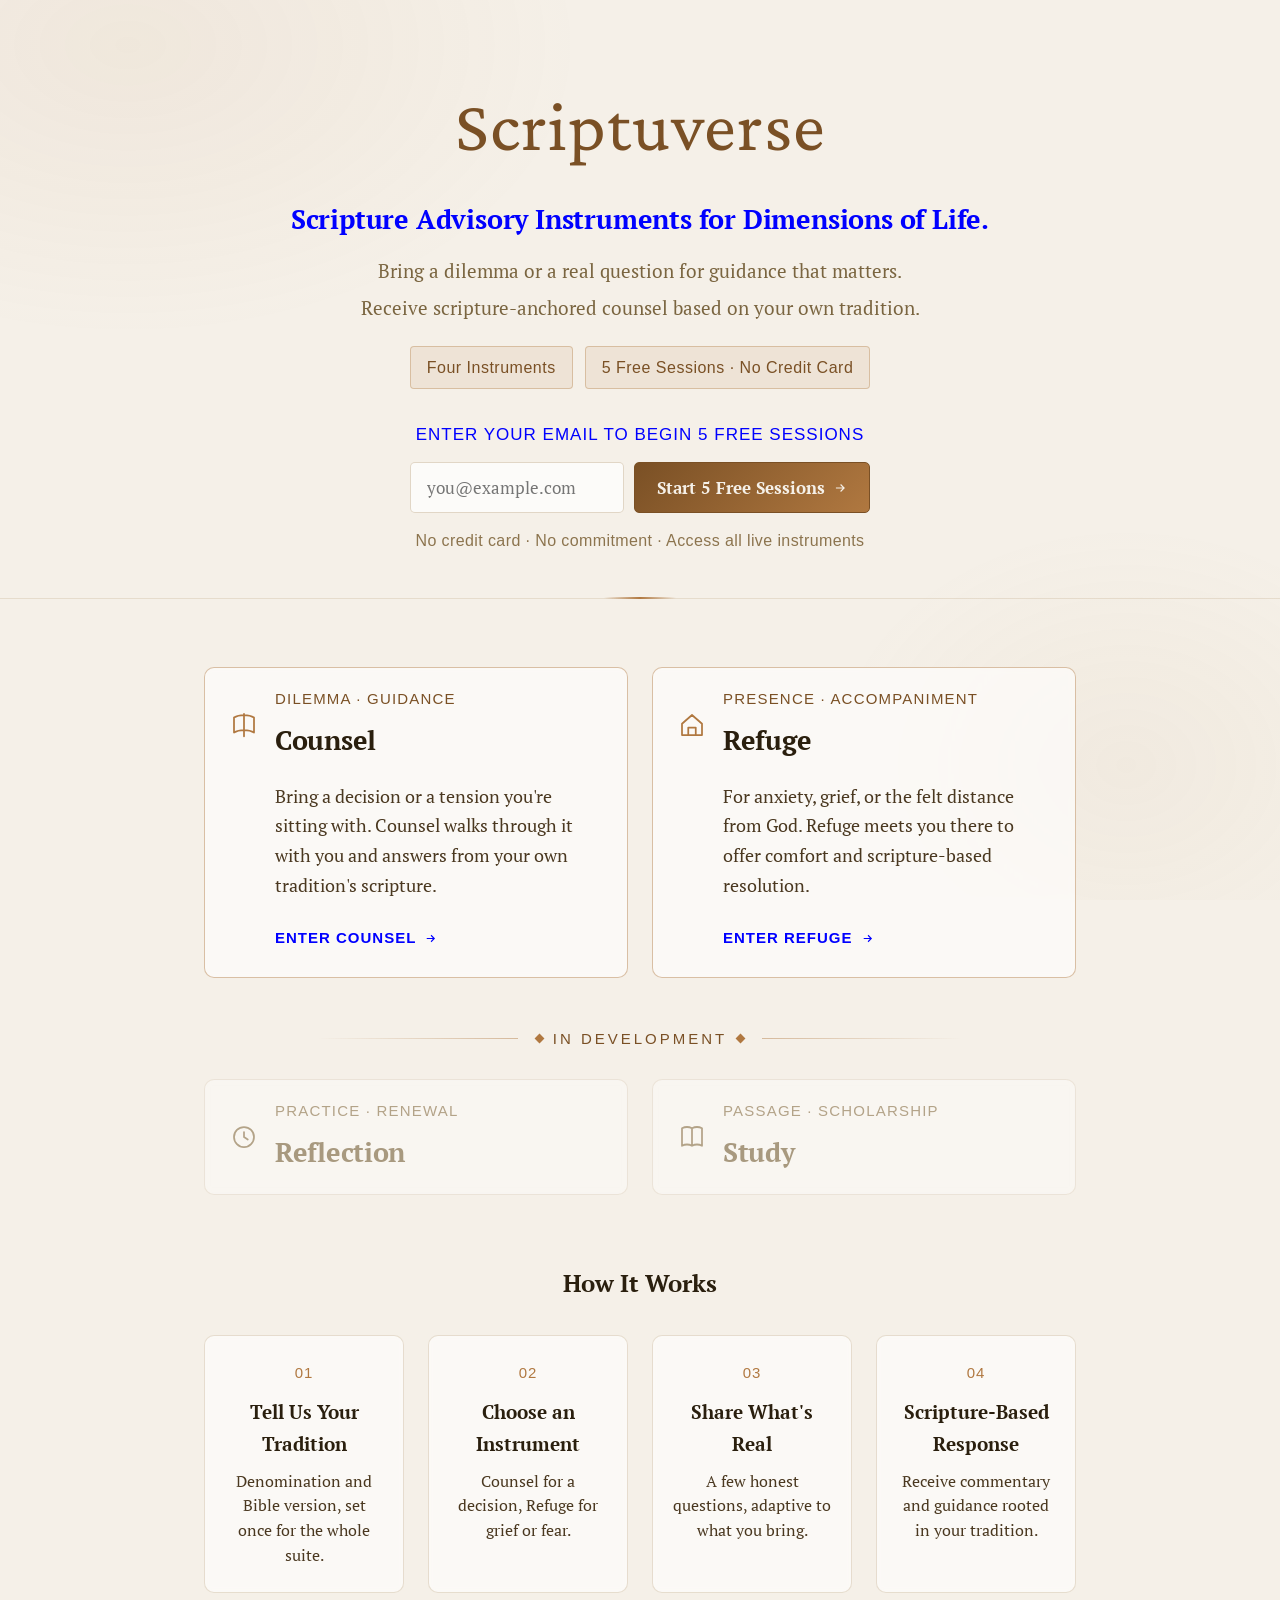
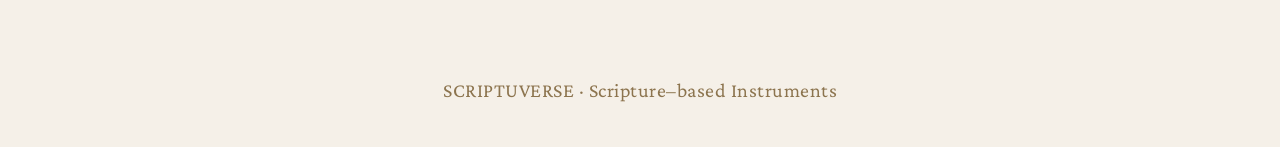
==== index.html @ 89fbe51b "Add files via upload" ====
<!DOCTYPE html>
<html lang="en">
<head>
<meta charset="UTF-8">
<meta name="viewport" content="width=device-width, initial-scale=1.0">
<title>Scriptuverse &ndash; Scripture&ndash;based Instruments</title>
<link href="https://fonts.googleapis.com/css2?family=Crimson+Pro:ital,wght@0,300;0,400;0,600;0,700;1,300;1,400&family=PT+Serif:ital,wght@0,400;0,700;1,400&family=Google+Sans:wght@400;500;700&display=swap" rel="stylesheet">
<link rel="stylesheet" href="scriptuverse-shared.css">
<style>
  /* ── Visual identity inherited from Human Mastery per ScriptBDL Decision 11,
     with sizing corrected against the BIS's own explicit rules (Section 2.3):
     wordmark is 36px per rule, not the 15px used in the first pass -- that
     was a real error, not a style choice. HM's action colour (#0000FF, pure
     blue) is also a BIS rule, not something this first pass applied at all --
     used here sparingly, on CTAs and row labels, per that rule's own scope.

     Revision notes (this pass, per Jamie's review):
       - Wordmark spelling bug fixed. The rv-merge idea only ever meant tight
         kerning on the existing u/v letters, not inserting extra letters --
         the first pass literally corrupted the word. Fixed structurally.
       - Type scale raised throughout. This audience skews 30s/40s/elderly,
         not the tight mono-label sizes that read fine to a 20-something.
       - Font-family count reduced before the italic tagline: header logo is
         now the only sans element up top: wordmark and tagline are both
         serif, so there are two families, not three-plus-mono, before the
         eye reaches the italics.

     FONT SYSTEM (ScriptBDL Decision 105): Crimson Pro for the wordmark,
     PT Serif for all other serif use, Google Sans for all sans/mono use.
     Playfair Display and Share Tech Mono are retired platform-wide.
       - "Live at Launch" label removed -- it ages out fast, per Jamie's note.
       - Each tile is now a native <details>/<summary> disclosure -- closer
         to the BM/HM dropdown pattern Jamie referenced. No JavaScript; this
         is browser-native HTML, consistent with "shell only, no engine yet."
       - In-development divider redesigned with an ornamental centre mark,
         since the original was a plain label-plus-line.

     STATUS: still a visual shell. No auth, no persistence, no Edge Function
     calls, no working instrument links.

     Root tokens, box-sizing reset, and base html/body rules now live in
     scriptuverse-shared.css -- removed from here to avoid a second,
     divergence-prone copy. This page's own <style> block below contains
     only what's genuinely specific to the front door. ── */

  body::before {
    content: '';
    position: fixed; inset: 0; z-index: 0; pointer-events: none;
    background:
      radial-gradient(ellipse 700px 450px at 10% 5%,  rgba(176,120,64,0.07) 0%, transparent 65%),
      radial-gradient(ellipse 500px 400px at 88% 85%, rgba(184,150,90,0.06) 0%, transparent 60%);
  }

  /* ── HERO -- this page has no site-header (front door doesn't need one;
     interior instrument pages will carry their own, per Jamie's note).
     Top padding restored here since the header isn't there to carry any
     of that opening visual weight anymore. ── */
  .hero {
    position: relative; z-index: 1;
    text-align: center;
    padding: 64px 24px 44px;
    border-bottom: 1px solid rgba(155,120,65,0.16);
  }
  .hero::after {
    content: '';
    position: absolute; bottom: -1px; left: 50%; transform: translateX(-50%);
    width: 72px; height: 2px;
    background: linear-gradient(90deg, transparent, var(--accent), transparent);
  }

  /* Wordmark: correctly spelled "Scriptuverse" throughout -- the only
     flourish is tight kerning on the existing u/v pair, not new letters. */
  .wordmark {
    font-family: 'Crimson Pro', serif;
    font-size: 72px; font-weight: 400;
    color: var(--accent-deep);
    letter-spacing: 1px;
    margin-bottom: 16px;
  }
  .wordmark .uv { letter-spacing: 1px; }
  @media (max-width: 560px) {
    .wordmark { font-size: 40px; }
  }

  /* Value-proposition headline -- the "eye goes here first" line, per
     Jamie's note, styled after HM's own blue headline convention
     (BIS 2.3: HM action colour is pure blue, used on headlines). */
  .value-prop {
    font-family: 'PT Serif', serif;
    font-size: 27px; font-weight: 700;
    color: var(--blue);
    letter-spacing: -0.2px;
    line-height: 1.3;
    max-width: 780px; margin: 0 auto 18px;
    white-space: nowrap;
  }
  .value-prop.resolved {
    color: var(--accent-deep);
  }
  @media (max-width: 780px) {
    .value-prop { font-size: 22px; white-space: normal; }
  }
  @media (max-width: 560px) {
    .value-prop { font-size: 19px; }
  }

  .hero-line {
    font-family: 'PT Serif', serif;
    font-size: 19px; font-weight: 400;
    color: var(--text-dim);
    max-width: 560px; margin: 0 auto 4px;
  }
  .hero-line:last-of-type { margin-bottom: 22px; }

  .badge-row { display: flex; justify-content: center; gap: 12px; flex-wrap: wrap; margin-bottom: 32px; }
  .badge {
    font-family: 'Google Sans', Arial, sans-serif;
    font-size: 15px; padding: 7px 16px; border-radius: 4px;
    letter-spacing: 0.5px;
  }
  .badge-tier {
    background: rgba(176,120,64,0.10);
    font-size: 16px; color: var(--accent-deep);
    border: 0.5px solid rgba(176,120,64,0.35);
  }

  /* ── EMAIL CTA -- disabled inputs/buttons deliberately: this is still
     the visual shell, no signup logic wired in yet. ── */
  .email-cta {
    max-width: 460px; margin: 0 auto;
  }
  .email-cta-label {
    font-family: 'Google Sans', Arial, sans-serif;
    font-size: 17px; color: var(--blue);
    letter-spacing: 1px; text-transform: uppercase;
    margin-bottom: 12px;
  }
  .email-cta-label.label-error, .email-cta-label.label-attention {
    color: var(--blue);
    font-weight: 700;
    font-size: 17px;
  }
  .email-cta-label.label-confirmed {
    color: var(--text-dim);
    font-weight: 700;
    font-size: 17px;
  }
  .email-cta-label.label-confirmed.veteran {
    font-weight: 400;
  }
  .email-cta-input-row {
    display: flex; gap: 10px; flex-wrap: wrap;
    margin-bottom: 14px;
  }
  .email-input {
    flex: 1; min-width: 200px;
    font-family: 'PT Serif', serif; font-size: 17px;
    padding: 13px 16px;
    background: rgba(255,255,255,0.72);
    border: 1px solid rgba(155,120,65,0.28);
    border-radius: 5px;
    color: var(--ink);
  }
  .email-cta-button {
    font-family: 'PT Serif', serif;
    font-size: 17px; font-weight: 700;
    color: var(--parchment);
    background: linear-gradient(135deg, var(--accent-deep), var(--accent));
    border: 1px solid var(--accent-deep);
    border-radius: 5px;
    padding: 13px 22px;
    display: inline-flex; align-items: center; gap: 8px;
    white-space: nowrap;
  }
  .email-cta-button svg { width: 14px; height: 14px; }
  .email-input:disabled, .email-cta-button:disabled {
    cursor: not-allowed;
  }
  .email-cta-fine-print {
    font-family: 'Google Sans', Arial, sans-serif;
    font-size: 16px; color: var(--text-faint);
    letter-spacing: 0.4px;
  }
  .email-cta-fine-print.fine-print-attention {
    color: var(--blue);
    font-weight: 700;
    font-size: 15px;
  }
  .email-cta-fine-print.fine-print-confirmed {
    color: var(--text-faint);
    font-weight: 700;
  }
  .email-cta-fine-print.fine-print-confirmed.veteran {
    font-weight: 400;
  }

  /* ── MAIN ── */
  .main {
    position: relative; z-index: 1;
    max-width: 920px; margin: 0 auto; padding: 48px 24px 40px;
  }

  /* ── Ornamental divider for the In Development row -- a centred mark
     rather than a plain label-and-line. ── */
  .ornamental-divider {
    display: flex; align-items: center; justify-content: center;
    gap: 18px;
    margin: 8px 0 28px;
  }
  .ornamental-divider .line {
    flex: 1; height: 1px; max-width: 200px;
    background: linear-gradient(90deg, transparent, rgba(176,120,64,0.45));
  }
  .ornamental-divider .line.right {
    background: linear-gradient(90deg, rgba(176,120,64,0.45), transparent);
  }
  .ornamental-divider .mark {
    font-family: 'Google Sans', Arial, sans-serif;
    font-size: 15px; letter-spacing: 3px; text-transform: uppercase;
    color: var(--accent-deep);
    display: flex; align-items: center; gap: 10px;
    white-space: nowrap;
  }
  .ornamental-divider .diamond {
    width: 7px; height: 7px; background: var(--accent);
    transform: rotate(45deg);
  }

  /* ── INSTRUMENT GRID ── */
  .grid {
    display: grid;
    grid-template-columns: 1fr 1fr;
    gap: 24px;
    margin-bottom: 20px;
  }
  .grid.top { margin-bottom: 48px; }
  @media (max-width: 640px) {
    .grid { grid-template-columns: 1fr; }
  }

  /* Tiles are native <details> disclosures -- click the header row to
     expand, per the BM/HM dropdown pattern. */
  .tile {
    position: relative;
    background: var(--card-bg);
    border: 1px solid var(--card-border);
    border-radius: 10px;
    backdrop-filter: blur(3px);
    transition: border-color 0.2s;
  }
  .tile[open], .tile:hover { border-color: var(--card-focus); }
  .tile.is-pending { opacity: 0.62; }

  .tile summary {
    list-style: none;
    cursor: pointer;
    padding: 18px 24px;
    display: flex; align-items: center; gap: 16px;
  }
  .tile summary::-webkit-details-marker { display: none; }
  .tile.tile-static summary { cursor: default; }

  .tile-icon {
    width: 30px; height: 30px; flex-shrink: 0;
    color: var(--accent);
  }
  .tile.is-pending .tile-icon { color: var(--text-faint); }

  .tile-headline { flex: 1; min-width: 0; }

  .tile-eyebrow {
    font-family: 'Google Sans', Arial, sans-serif;
    font-size: 15px; color: var(--accent-deep);
    letter-spacing: 1.2px; margin-bottom: 6px;
    text-transform: uppercase;
  }
  .tile.is-pending .tile-eyebrow { color: var(--text-faint); }

  .tile-name {
    font-family: 'PT Serif', serif;
    font-size: 27px; font-weight: 700;
    color: var(--ink);
    letter-spacing: -0.3px;
  }
  .tile.is-pending .tile-name { color: var(--text-dim); }

  .tile-body {
    padding: 0 24px 24px 70px;
  }
  .tile-desc {
    font-family: 'PT Serif', serif;
    font-size: 18px; font-weight: 400;
    color: var(--text-mid); line-height: 1.65;
    margin-bottom: 20px;
  }
  .tile-cta {
    font-family: 'Google Sans', Arial, sans-serif;
    font-size: 15px; letter-spacing: 1px; text-transform: uppercase;
    color: var(--blue);
    display: inline-flex; align-items: center; gap: 8px;
    font-weight: 700;
  }
  .tile-cta svg { width: 13px; height: 13px; }
  .tile.is-pending .tile-cta { color: var(--text-faint); }

  .status-corner {
    font-family: 'Google Sans', Arial, sans-serif;
    font-size: 15px; letter-spacing: 0.8px; text-transform: uppercase;
    padding: 5px 12px; border-radius: 4px;
    display: inline-block;
    margin-bottom: 14px;
  }
  .status-corner.pending {
    background: rgba(122,101,64,0.09);
    color: var(--text-faint);
    border: 0.5px solid rgba(122,101,64,0.22);
  }

  @media (max-width: 640px) {
    .tile-body { padding-left: 28px; }
  }

  /* ── HOW IT WORKS -- matching the row Jamie liked on Human Mastery.
     Placeholder copy: I don't have HM's actual "How It Works" content to
     clone verbatim, so this is a reasonable first pass in the same visual
     language, not a copy of real, confirmed source text. Flag and revise
     once you've seen it against HM's real wording. ── */
  .how-it-works {
    position: relative; z-index: 1;
    max-width: 920px; margin: 0 auto;
    padding: 8px 24px 56px;
  }
  .how-heading {
    font-family: 'PT Serif', serif;
    font-size: 24px; font-weight: 700;
    color: var(--ink);
    text-align: center;
    margin-bottom: 32px;
  }
  .how-steps {
    display: grid;
    grid-template-columns: repeat(4, 1fr);
    gap: 24px;
  }
  @media (max-width: 780px) {
    .how-steps { grid-template-columns: 1fr 1fr; }
  }
  @media (max-width: 480px) {
    .how-steps { grid-template-columns: 1fr; }
  }
  .how-step {
    text-align: center;
    background: var(--card-bg);
    border: 1px solid var(--card-border);
    border-radius: 10px;
    padding: 24px 20px;
    backdrop-filter: blur(3px);
  }
  .how-step-number {
    font-family: 'Google Sans', Arial, sans-serif;
    font-size: 15px; color: var(--accent);
    letter-spacing: 1px; margin-bottom: 10px;
  }
  .how-step-title {
    font-family: 'PT Serif', serif;
    font-size: 19px; font-weight: 700;
    color: var(--ink); margin-bottom: 8px;
  }
  .how-step-desc {
    font-family: 'PT Serif', serif;
    font-size: 16px; color: var(--text-mid);
    line-height: 1.55;
  }

  /* ── PROFILE INTAKE (Layer 1, Q4/Q5) -- Spec Section 5 ── */
  .profile-intake {
    max-width: 620px; margin: 28px auto 0;
    text-align: center;
  }
  .intake-label {
    font-family: 'PT Serif', serif;
    font-size: 22px; font-weight: 700;
    color: var(--blue);
    line-height: 1.4; margin-bottom: 14px;
  }
  .intake-section-label {
    font-family: 'PT Serif', serif;
    font-size: 22px; font-weight: 700;
    color: var(--blue);
    line-height: 1.4;
    margin: 28px 0 14px;
    padding-top: 22px;
    border-top: 1px solid rgba(155,120,65,0.16);
  }
  .intake-text-input {
    width: 100%;
    font-family: 'PT Serif', serif; font-size: 17px;
    padding: 13px 16px;
    background: rgba(255,255,255,0.72);
    border: 1px solid rgba(155,120,65,0.28);
    border-radius: 5px;
    color: var(--ink);
    margin-bottom: 10px;
  }
  .intake-matrix {
    display: flex; flex-wrap: wrap; gap: 9px;
    justify-content: center;
    margin-bottom: 18px;
  }
  .denom-btn {
    font-family: 'PT Serif', serif;
    font-size: 15px;
    color: var(--ink);
    background: rgba(255,255,255,0.62);
    border: 1px solid rgba(155,120,65,0.24);
    border-radius: 8px;
    padding: 10px 15px;
    cursor: pointer;
    transition: border-color 0.15s;
  }
  .denom-btn:hover { border-color: rgba(176,120,64,0.5); }
  .denom-btn.selected {
    background: linear-gradient(135deg, var(--accent-deep), var(--accent));
    color: var(--parchment);
    border-color: var(--accent-deep);
    font-weight: 600;
  }
  .intake-unlisted {
    margin-bottom: 18px;
  }
  .intake-unlisted-label {
    font-family: 'PT Serif', serif;
    font-size: 20px; font-weight: 600; color: var(--text-mid);
    margin-bottom: 10px;
  }
  .intake-select {
    width: 100%;
    font-family: 'PT Serif', serif; font-size: 17px;
    padding: 13px 16px;
    background: rgba(255,255,255,0.72);
    border: 1px solid rgba(155,120,65,0.28);
    border-radius: 5px;
    color: var(--ink);
    margin-bottom: 14px;
  }
  .intake-followup {
    margin: 12px 0 14px;
    padding: 14px 16px;
    background: rgba(176,120,64,0.06);
    border: 1px solid rgba(176,120,64,0.20);
    border-radius: 6px;
  }
  .intake-followup-label {
    display: block;
    font-family: 'Google Sans', Arial, sans-serif;
    font-size: 15px; color: var(--accent-deep);
    letter-spacing: 0.6px; text-transform: uppercase;
    margin-bottom: 8px;
  }
  .intake-followup .intake-select { margin-bottom: 0; }
  .intake-version-note {
    font-family: 'PT Serif', serif;
    font-size: 15px; font-style: italic;
    color: var(--text-dim);
    margin-top: 8px; line-height: 1.5;
  }
  .intake-submit-button {
    width: 100%;
    font-family: 'PT Serif', serif;
    font-size: 16px; font-weight: 700;
    color: var(--parchment);
    background: linear-gradient(135deg, var(--accent-deep), var(--accent));
    border: 1px solid var(--accent-deep);
    border-radius: 5px;
    padding: 14px 22px;
  }
  .intake-submit-button:disabled { opacity: 0.6; }
  .intake-error {
    font-family: 'PT Serif', serif;
    font-size: 15px; font-weight: 700;
    color: var(--blue);
    background: rgba(0,0,255,0.06);
    border: 1px solid rgba(0,0,255,0.30);
    border-radius: 5px;
    padding: 11px 14px;
    margin-bottom: 14px;
  }

  /* Front-door-specific footer spacing. .footer-identifier's shared
     default (56px top margin, 0 bottom) is tuned for the instrument
     pages, where it sits inside .main and .main's own 64px bottom
     padding already supplies trailing space. The front door has no such
     wrapper below it -- this is the last element before </body> -- so
     the shared default reads as too much space above (56px here, plus
     .how-it-works' own 56px bottom padding -- 112px combined) and none
     below. Overridden here rather than in the shared file so Counsel
     and Refuge are unaffected. */
  .footer-identifier {
    margin-top: 24px;
    margin-bottom: 40px;
  }


</style>
</head>
<body>

<section class="hero">
  <div class="wordmark">Script<span class="uv">uv</span>erse</div>
  <p class="value-prop" id="valueProp">Scripture Advisory Instruments for Dimensions of Life.</p>
  <p class="hero-line">Bring a dilemma or a real question for guidance that matters.</p>
  <p class="hero-line">Receive scripture-anchored counsel based on your own tradition.</p>
  <div class="badge-row">
    <span class="badge badge-tier">Four Instruments</span>
    <span class="badge badge-tier">5 Free Sessions &middot; No Credit Card</span>
  </div>

  <div class="email-cta" id="emailCta">
    <div class="email-cta-label" id="ctaLabel">Enter your email to begin 5 free sessions</div>
    <form class="email-cta-input-row" id="signinForm">
      <input type="email" class="email-input" id="emailInput" placeholder="you@example.com" required autocomplete="email">
      <button type="submit" class="email-cta-button" id="ctaButton">Start 5 Free Sessions <svg viewBox="0 0 24 24" fill="none" stroke="currentColor" stroke-width="2"><path d="M5 12h14M13 6l6 6-6 6"/></svg></button>
    </form>
    <div class="email-cta-fine-print" id="ctaFinePrint">No credit card &middot; No commitment &middot; Access all live instruments</div>
  </div>

  <!-- ── Layer 1 fixed-profile intake (Q4/Q5), per Spec Section 5. Hidden
       until a session is confirmed; shown once, then replaced by a summary
       once a profile row exists. ── -->
  <div class="profile-intake" id="profileIntake" style="display:none;">
    <div class="intake-label" id="intakeStatusLabel">Please select your faith or denomination</div>

    <form id="intakeForm">
      <div class="intake-error" id="intakeError" style="display:none;"></div>

      <input type="hidden" id="denomText">

      <div class="intake-matrix" id="denomMatrix"></div>

      <!-- Charismatic modifier follow-up, per Section 5.7 (confirmed,
           Decision 86) -- hidden unless Charismatic is selected. -->
      <div class="intake-followup" id="charismaticFollowup" style="display:none;">
        <label class="intake-followup-label">What's your home tradition?</label>
        <select class="intake-select" id="homeTraditionSelect">
          <option value="" selected disabled>Select your home tradition&hellip;</option>
        </select>
      </div>

      <!-- Unlisted -- a labeled text field, always visible, not a button
           to click, per Jamie's direct instruction. -->
      <div class="intake-unlisted">
        <div class="intake-unlisted-label">My tradition isn't listed here &ndash; I'll describe it:</div>
        <input type="text" class="intake-text-input" id="unlistedInput" placeholder="Type your tradition here" autocomplete="off">
        <div class="intake-followup" id="adaptiveFollowup" style="display:none;">
          <label class="intake-followup-label" id="adaptiveFollowupQuestion"></label>
          <input type="text" class="intake-text-input" id="adaptiveFollowupAnswer" placeholder="Your answer" autocomplete="off">
        </div>
      </div>

      <div class="intake-section-label">Please select your Bible version</div>
      <div class="intake-matrix" id="bibleVersionMatrix"></div>

      <div class="intake-unlisted">
        <div class="intake-unlisted-label">My version isn't listed here &ndash; I'll specify:</div>
        <input type="text" class="intake-text-input" id="unlistedVersionInput" placeholder="Type your Bible version here" autocomplete="off">
      </div>

      <div class="intake-version-note" id="versionNote"></div>

      <button type="submit" class="intake-submit-button">Save and Continue</button>
    </form>
  </div>
</section>

<script type="module">
  // ── Shape B auth: Supabase magic-link sign-in, per Decision 72. ──
  const SUPABASE_URL = 'https://xvlqixdhxvsjcowjmxyl.supabase.co';
  const SUPABASE_ANON_KEY = 'sb_publishable_CyR3UVVvOtrFziL4nI9mtA_3x2g4JgS';

  import { createClient } from 'https://esm.sh/@supabase/supabase-js@2';
  const supabase = createClient(SUPABASE_URL, SUPABASE_ANON_KEY);

  const form = document.getElementById('signinForm');
  const input = document.getElementById('emailInput');
  const button = document.getElementById('ctaButton');
  const label = document.getElementById('ctaLabel');
  const finePrint = document.getElementById('ctaFinePrint');

  // Session check on load -- if a magic-link redirect just landed here,
  // or a prior session is still valid, reflect that immediately rather
  // than showing the sign-in form to someone already signed in.
  supabase.auth.getSession().then(({ data: { session } }) => {
    if (session) showSignedIn(session);
  });

  // Fires on the magic-link redirect landing (SIGNED_IN) and on sign-out.
  // This is the actual session-handling piece crisis-marker-handler.ts
  // flagged as not yet built -- this is that build.
  supabase.auth.onAuthStateChange((event, session) => {
    if (event === 'SIGNED_IN' && session) showSignedIn(session);
    if (event === 'SIGNED_OUT') showSignedOut();
  });

  form.addEventListener('submit', async (e) => {
    e.preventDefault();
    const email = input.value.trim();
    if (!email) return;

    button.disabled = true;
    button.textContent = 'Sending...';

    const { error } = await supabase.auth.signInWithOtp({
      email,
      options: {
        // Where the magic-link email sends the user back to. Must match
        // a URL registered in Supabase's Auth > URL Configuration once
        // the project exists -- see the setup checklist.
        emailRedirectTo: window.location.href,
      },
    });

    if (error) {
      label.textContent = 'Could not send link: ' + (error.message || 'unknown error') + '.';
      label.classList.add('label-error');
      button.disabled = false;
      button.innerHTML = 'Start 5 Free Sessions <svg viewBox="0 0 24 24" fill="none" stroke="currentColor" stroke-width="2"><path d="M5 12h14M13 6l6 6-6 6"/></svg>';
      console.error('[scriptuverse-auth] signInWithOtp error:', error);
      return;
    }

    // Deliberately vague about whether the address is new or returning --
    // avoids leaking account existence to an unauthenticated visitor.
    label.textContent = 'Check your email for a sign-in link.';
    label.classList.remove('label-error', 'label-attention');
    label.classList.add('label-attention');
    form.style.display = 'none';
    finePrint.textContent = "We've sent a link to " + email + ". No password needed.";
  });

  function showSignedIn(session) {
    label.textContent = "You're signed in as " + session.user.email + ".";
    label.classList.remove('label-error', 'label-attention');
    label.classList.add('label-confirmed');
    form.style.display = 'none';
    finePrint.textContent = 'Setting up your profile...';
    loadProfile(session.user);
  }

  function showSignedOut() {
    label.textContent = 'Enter your email to begin 5 free sessions';
    label.classList.remove('label-error', 'label-attention', 'label-confirmed', 'veteran');
    form.style.display = 'flex';
    finePrint.textContent = 'No credit card \u00b7 No commitment \u00b7 Access all live instruments';
    finePrint.classList.remove('fine-print-attention', 'fine-print-confirmed', 'veteran');
    document.getElementById('profileIntake').style.display = 'none';
    document.getElementById('valueProp')?.classList.remove('resolved');
  }

  // ── Layer 1 fixed-profile intake logic (Spec Section 5) ──

  // Denomination-aware Bible version defaults, per Section 5.5. Anything
  // not listed here falls through to the silent KJV default described in
  // the same section -- KJV is already the select's first/default option,
  // so "do nothing" already produces the correct behavior for every
  // tradition not explicitly mapped below.
  const VERSION_DEFAULTS = {
    'Catholic (Roman Catholic)': { version: 'NABRE', note: '' },
    'Eastern Orthodox': { version: 'KJV', note: '' },
    "Jehovah's Witness": {
      version: 'NWT',
      note: 'The New World Translation is the version your tradition holds as scripture.',
    },
    'Latter-day Saint': {
      version: 'KJV',
      note: 'The King James Version is shown here specifically because it is the version your tradition uses. Scriptuverse itself remains scripture-anchored to the Bible; it does not engage the Book of Mormon, Doctrine and Covenants, or Pearl of Great Price directly.',
    },
  };

  // Alphabetical, matching the approved matrix prototype -- no family
  // groupings, since Jamie found the grouped version too vertically long.
  const TRADITIONS = [
    'Anabaptist / Mennonite',
    'Anglican / Episcopal',
    'Baptist',
    'Catholic (Roman Catholic)',
    'Charismatic renewal within another tradition',
    'Congregationalist / United Church of Christ tradition',
    'Cultural Christian / occasional practice',
    'Eastern Orthodox',
    'Exploring Christianity / not yet affiliated',
    'Holiness tradition',
    "Jehovah's Witness",
    'Latter-day Saint',
    'Lutheran',
    'Methodist / Wesleyan',
    'Non-denominational / independent Christian',
    'Oriental Orthodox',
    'Pentecostal',
    'Quaker / Religious Society of Friends',
    'Reformed / Presbyterian',
    'Restorationist movement',
    'Seventh-day Adventist',
  ];

  const DENOM_OPTIONS_FOR_HOME_TRADITION = TRADITIONS.filter(
    name => name !== 'Charismatic renewal within another tradition'
  );

  const homeTraditionSelect = document.getElementById('homeTraditionSelect');
  DENOM_OPTIONS_FOR_HOME_TRADITION.forEach(name => {
    const opt = document.createElement('option');
    opt.value = name;
    opt.textContent = name;
    homeTraditionSelect.appendChild(opt);
  });

  const denomText = document.getElementById('denomText');
  const denomMatrix = document.getElementById('denomMatrix');
  const unlistedInput = document.getElementById('unlistedInput');
  const charismaticFollowup = document.getElementById('charismaticFollowup');
  const bibleVersionMatrix = document.getElementById('bibleVersionMatrix');
  const unlistedVersionInput = document.getElementById('unlistedVersionInput');
  const versionNote = document.getElementById('versionNote');

  const BIBLE_VERSIONS = [
    { code: 'ESV', label: 'English Standard Version (ESV)' },
    { code: 'KJV', label: 'King James Version (KJV)' },
    { code: 'NABRE', label: 'New American Bible, Revised Edition (NABRE)' },
    { code: 'NASB', label: 'New American Standard Bible (NASB)' },
    { code: 'NIV', label: 'New International Version (NIV)' },
    { code: 'NWT', label: 'New World Translation (NWT)' },
    { code: 'RSV-CE', label: 'Revised Standard Version, Catholic Edition (RSV-CE)' },
  ]; // alphabetical by label, same convention as the denomination matrix

  let selectedVersionBtn = null;
  let selectedVersion = 'KJV'; // silent default per Section 5.5

  BIBLE_VERSIONS.forEach(v => {
    const btn = document.createElement('button');
    btn.type = 'button';
    btn.className = 'denom-btn';
    btn.textContent = v.label;
    btn.addEventListener('click', () => selectVersion(btn, v.code));
    bibleVersionMatrix.appendChild(btn);
    if (v.code === 'KJV') selectVersion(btn, 'KJV'); // default selection on load
  });

  function selectVersion(btn, code) {
    if (selectedVersionBtn) selectedVersionBtn.classList.remove('selected');
    btn.classList.add('selected');
    selectedVersionBtn = btn;
    selectedVersion = code;
    unlistedVersionInput.value = '';
  }

  // Same convergence principle as the denomination unlisted field -- typing
  // a version not on the list clears the matrix selection and becomes the
  // value of record.
  unlistedVersionInput.addEventListener('input', () => {
    if (unlistedVersionInput.value.trim()) {
      if (selectedVersionBtn) { selectedVersionBtn.classList.remove('selected'); selectedVersionBtn = null; }
      selectedVersion = unlistedVersionInput.value.trim();
    }
  });

  let selectedBtn = null;

  // Clicking a button fills the same hidden field the unlisted text input
  // uses, per Section 5.3's convergence principle -- both paths produce the
  // same underlying denomination value regardless of how it was entered.
  TRADITIONS.forEach(name => {
    const btn = document.createElement('button');
    btn.type = 'button';
    btn.className = 'denom-btn';
    btn.textContent = name;
    btn.addEventListener('click', () => selectDenomination(btn, name));
    denomMatrix.appendChild(btn);
  });

  function selectDenomination(btn, name) {
    if (selectedBtn) selectedBtn.classList.remove('selected');
    btn.classList.add('selected');
    selectedBtn = btn;
    denomText.value = name;
    unlistedInput.value = '';

    if (name === 'Charismatic renewal within another tradition') {
      charismaticFollowup.style.display = 'block';
      applyVersionDefault('');
    } else {
      charismaticFollowup.style.display = 'none';
      applyVersionDefault(name);
    }
  }

  // Typing in the unlisted field clears any button selection, per Jamie's
  // instruction that this is a plain labeled text field, not a button to
  // click first -- typing here is itself the selection action.
  unlistedInput.addEventListener('input', () => {
    if (selectedBtn) { selectedBtn.classList.remove('selected'); selectedBtn = null; }
    charismaticFollowup.style.display = 'none';
    denomText.value = unlistedInput.value.trim();
    applyVersionDefault('');
    // A fresh edit invalidates any previously-fetched follow-up question --
    // don't leave a stale question/answer pair attached to new text.
    adaptiveFollowup.style.display = 'none';
    adaptiveFollowupAnswer.value = '';
    lastFollowupQuestion = null;
  });

  // The actual adaptive-follow-up call (Section 5.4, Decision 87's flagged
  // gap) fires on blur, not on every keystroke -- asking mid-typing would
  // both waste calls and interrupt someone still composing their answer.
  const DENOM_FOLLOWUP_URL = 'https://xvlqixdhxvsjcowjmxyl.supabase.co/functions/v1/denomination-followup';
  const adaptiveFollowup = document.getElementById('adaptiveFollowup');
  const adaptiveFollowupQuestion = document.getElementById('adaptiveFollowupQuestion');
  const adaptiveFollowupAnswer = document.getElementById('adaptiveFollowupAnswer');
  let lastFollowupQuestion = null;

  unlistedInput.addEventListener('blur', async () => {
    const text = unlistedInput.value.trim();
    if (!text || lastFollowupQuestion) return; // nothing typed, or already asked for this text

    try {
      const res = await fetch(DENOM_FOLLOWUP_URL, {
        method: 'POST',
        headers: { 'Content-Type': 'application/json' },
        body: JSON.stringify({ tradition: text }),
      });
      const data = await res.json();
      if (data.question) {
        lastFollowupQuestion = data.question;
        adaptiveFollowupQuestion.textContent = data.question;
        adaptiveFollowup.style.display = 'block';
      }
    } catch (err) {
      // Fails open -- the free-text description alone is still saved even
      // if the follow-up call fails, per Decision 87's original fallback
      // behavior. This is a nice-to-have enrichment, not a save-blocker.
      console.error('[denomination-followup] call failed:', err);
    }
  });

  homeTraditionSelect.addEventListener('change', () => {
    applyVersionDefault(homeTraditionSelect.value);
  });

  function applyVersionDefault(denomination) {
    const mapped = VERSION_DEFAULTS[denomination];
    const targetCode = mapped ? mapped.version : 'KJV';
    const targetBtn = Array.from(bibleVersionMatrix.children).find(
      btn => BIBLE_VERSIONS.find(v => v.code === targetCode)?.label === btn.textContent
    );
    if (targetBtn) selectVersion(targetBtn, targetCode);
    unlistedVersionInput.value = '';
    versionNote.textContent = mapped ? mapped.note : '';
  }

  async function loadProfile(user) {
    const { data, error } = await supabase
      .from('scriptuverse_profiles')
      .select('*')
      .eq('id', user.id)
      .maybeSingle();

    if (error) {
      console.error('[scriptuverse-profile] load error:', error);
      // Fail open to the intake form rather than leaving the user stuck --
      // worst case they re-enter something already saved.
      showIntakeForm();
      finePrint.textContent = 'Could not check for an existing profile (' + error.message + '). Showing the intake form as a fallback.';
      return;
    }

    if (data) {
      showProfileSummary(data);
    } else {
      showIntakeForm();
    }
  }

  function showIntakeForm() {
    document.getElementById('profileIntake').style.display = 'block';
    finePrint.textContent = 'One more step before instruments unlock.';
    finePrint.classList.add('fine-print-attention');
  }

  function showProfileSummary(profile) {
    document.getElementById('profileIntake').style.display = 'none';
    finePrint.classList.remove('fine-print-attention');
    finePrint.classList.add('fine-print-confirmed');
    finePrint.textContent = 'Tradition on file: ' + profile.denomination +
      (profile.bible_version ? ' \u00b7 ' + profile.bible_version : '') +
      '.';
    renderInstrumentAccess(profile);
  }

  document.getElementById('intakeForm').addEventListener('submit', async (e) => {
    e.preventDefault();

    const { data: { user } } = await supabase.auth.getUser();
    if (!user) return;

    const denomination = denomText.value.trim();
    if (!denomination) {
      unlistedInput.focus();
      return;
    }

    const isCharismatic = denomination === 'Charismatic renewal within another tradition';
    const isUnlisted = !TRADITIONS.includes(denomination);
    let denomination_note = null;
    if (isCharismatic) {
      denomination_note = 'Home tradition: ' + (homeTraditionSelect.value || '');
    } else if (isUnlisted) {
      denomination_note = lastFollowupQuestion
        ? ('Follow-up: ' + lastFollowupQuestion + ' -- Answer: ' + (adaptiveFollowupAnswer.value.trim() || '(not answered)'))
        : 'Free text, unlisted -- adaptive follow-up question was not asked (call may have failed or field was never blurred)';
    }

    if (isCharismatic && !homeTraditionSelect.value) {
      homeTraditionSelect.focus();
      return;
    }

    const submitBtn = e.target.querySelector('.intake-submit-button');
    const errorBox = document.getElementById('intakeError');
    errorBox.style.display = 'none';
    submitBtn.disabled = true;
    submitBtn.textContent = 'Saving...';

    const { error } = await supabase.from('scriptuverse_profiles').upsert({
      id: user.id,
      denomination,
      denomination_note,
      bible_version: selectedVersion,
    });

    if (error) {
      console.error('[scriptuverse-profile] save error:', error);
      submitBtn.disabled = false;
      submitBtn.textContent = 'Save and Continue';
      errorBox.textContent = 'Could not save: ' + (error.message || 'unknown error') +
        '. If this is the first attempt, the scriptuverse_profiles table may not exist yet -- check that the SQL migration has been run.';
      errorBox.style.display = 'block';
      return;
    }

    // Re-fetch the full row rather than hand-building one from the form
    // fields -- this is the only way the just-applied DB defaults
    // (subscription_status, trial_uses_remaining) are reflected correctly
    // on first save, without duplicating those default values here too.
    const { data: freshProfile } = await supabase
      .from('scriptuverse_profiles').select('*').eq('id', user.id).maybeSingle();
    showProfileSummary(freshProfile || { denomination, bible_version: selectedVersion });
  });

  // ── STRIPE / TRIAL ACCESS GATING ──────────────────────────────────────
  // Per Decision 28: subscription/persistence logic belongs at the suite
  // front door, not inside each instrument -- Counsel and Refuge's own
  // pages carry no paywall screen of their own by design. This is that
  // gate. Scoped to the two live tiles (Counsel, Refuge); Reflection and
  // Study stay "Coming Soon" until they exist.
  //
  // REWRITTEN 2026-07-08 to clone HM's actual validated Stripe pattern
  // (HMBDL Decision 25/26, BIS v1.7) instead of the dynamic-Checkout-
  // Session approach this file originally shipped with today. HM's
  // subscribe button is a static Stripe Payment Link with the trial
  // token appended as ?client_reference_id=... -- no server round-trip
  // to create a session first. Scriptuverse does the same, appending the
  // Supabase user id instead of an anonymous trial token, since Shape B
  // (Decision 69/72) already gives a real, durable identity to attach.
  //
  // REPLACE THIS with the real Payment Link once created in Stripe
  // Dashboard (Product "Scriptuverse", $9.99/month recurring ->
  // "Create payment link") -- see stripe-webhook-edge-function.ts's
  // header for the full Dashboard setup steps, including setting this
  // link's "After payment" redirect to come back here with ?checkout=success.
  const STRIPE_PAYMENT_LINK = 'https://buy.stripe.com/6oUbJ077Za1yarx5aX0oM00';

  const SUBSCRIBE_PRICE_LABEL = '$9.99/month';

  function hasInstrumentAccess(profile) {
    return profile.subscription_status === 'active' || (profile.trial_uses_remaining ?? 0) > 0;
  }

  function renderInstrumentAccess(profile) {
    const accessStatus = document.getElementById('accessStatus');
    if (!accessStatus) return;
    const granted = hasInstrumentAccess(profile);

    accessStatus.classList.remove('attention', 'confirmed');

    // Shared "still pitching a new/early-trial visitor" check, per
    // Jamie's rule: true only when trial_uses_remaining > 1 and not yet
    // subscribed. Drives the value-prop headline's color and, as of this
    // change, whether the sign-in/tradition lines are bold or recede for
    // a veteran (subscribed, or down to the last free use) user.
    const stillPitching = profile.subscription_status !== 'active'
      && (profile.trial_uses_remaining ?? 0) > 1;

    const valueProp = document.getElementById('valueProp');
    if (valueProp) {
      valueProp.classList.toggle('resolved', !stillPitching);
    }

    label.classList.toggle('veteran', !stillPitching);
    finePrint.classList.toggle('veteran', !stillPitching);

    if (profile.subscription_status === 'active') {
      accessStatus.textContent = 'Subscribed \u00b7 Full Access to Counsel and Refuge.';
    } else if (granted) {
      const remaining = profile.trial_uses_remaining ?? 0;
      accessStatus.textContent = remaining + (remaining === 1 ? ' Free Session Remaining.' : ' Free Sessions Remaining.');
      accessStatus.classList.add('confirmed');
    } else {
      // This message is a genuine sentence ("Your free sessions are used
      // up -- subscribe for $X to keep going"), so it stays sentence case
      // per Jamie's rule rather than title case. The subscribe portion is
      // now a real clickable link into checkout, reusing the same
      // redirectToCheckout() the tile CTA buttons already call below --
      // not a second, separate checkout path.
      accessStatus.innerHTML = 'Your free sessions are used up \u2014 <a href="#" id="inlineSubscribeLink">subscribe for ' + SUBSCRIBE_PRICE_LABEL + '</a> to keep going.';
      accessStatus.classList.add('attention');
      const inlineSubscribeLink = document.getElementById('inlineSubscribeLink');
      if (inlineSubscribeLink) {
        inlineSubscribeLink.onclick = (e) => { e.preventDefault(); redirectToCheckout(); };
      }
    }

    wireInstrumentTile('tile-cta-counsel', 'counsel-instrument.html', granted);
    wireInstrumentTile('tile-cta-refuge', 'refuge-instrument.html', granted);
  }

  function wireInstrumentTile(ctaId, targetPage, granted) {
    const cta = document.getElementById(ctaId);
    if (!cta) return;
    cta.style.cursor = 'pointer';

    if (granted) {
      // No client-side decrement here anymore -- per HM's own validated
      // pattern (BIS Section 3.5), a session is only spent at the moment
      // a real Output is generated, not at the moment someone opens the
      // door. That decrement now lives inside counsel-edge-function.ts
      // and refuge-edge-function.ts themselves, on a successful
      // GENERATE_OUTPUT call, using the already-authenticated Shape B
      // user -- see those files' own notes on this.
      cta.onclick = () => { window.location.href = targetPage; };
    } else {
      cta.textContent = 'Subscribe to Continue';
      cta.onclick = async () => {
        await redirectToCheckout();
      };
    }
  }

  // Static Payment Link + client_reference_id, exactly mirroring how HM's
  // Subscribe button appends its trial token to buy.stripe.com/9B66... .
  // No Edge Function call needed to reach this point -- the Payment Link
  // itself is the checkout session.
  async function redirectToCheckout() {
    const { data: { user } } = await supabase.auth.getUser();
    if (!user) return;
    const url = STRIPE_PAYMENT_LINK
      + '?client_reference_id=' + encodeURIComponent(user.id)
      + '&prefilled_email=' + encodeURIComponent(user.email || '');
    window.location.href = url;
  }

  // Handles the return trip from the Stripe Payment Link (once its
  // "After payment" setting is configured to redirect back here with
  // ?checkout=success -- see stripe-webhook-edge-function.ts's setup
  // notes). The webhook that flips subscription_status to 'active' fires
  // asynchronously and is usually near-instant but not guaranteed to have
  // landed before this redirect completes.
  //
  // FIXED (pre-launch pass): this was originally a single recheck after a
  // fixed 2-second delay -- fine for a manual test where the webhook has
  // already landed, but a real risk once real strangers hit checkout under
  // promotion traffic: if the webhook took longer than 2 seconds, the user
  // would see stale "still on trial" state until manually refreshing.
  // Replaced with a genuine polling loop, matching PrecisionSteps'
  // welcome.html pattern: poll every 1.5 seconds, up to 10 attempts (15
  // seconds total), stopping as soon as subscription_status flips to
  // active, with a graceful fallback message if it still hasn't landed
  // after all attempts (rather than leaving the "finalizing" message up
  // forever with no explanation).
  async function pollForActiveSubscription(user, attempt) {
    attempt = attempt || 1;
    const { data, error } = await supabase
      .from('scriptuverse_profiles')
      .select('subscription_status')
      .eq('id', user.id)
      .maybeSingle();

    if (!error && data && data.subscription_status === 'active') {
      loadProfile(user);
      return;
    }

    if (attempt >= 10) {
      const accessStatus = document.getElementById('accessStatus');
      if (accessStatus) {
        accessStatus.textContent = 'Payment received \u2014 still finalizing. This can take a little longer than usual; refresh this page in a moment, or check your email for a receipt confirming the charge went through.';
      }
      return;
    }

    setTimeout(() => pollForActiveSubscription(user, attempt + 1), 1500);
  }

  (function handleCheckoutReturn() {
    const params = new URLSearchParams(window.location.search);
    const checkoutState = params.get('checkout');
    if (!checkoutState) return;
    history.replaceState(null, '', window.location.pathname);
    if (checkoutState === 'success') {
      const accessStatus = document.getElementById('accessStatus');
      if (accessStatus) {
        accessStatus.textContent = 'Payment received \u2014 finalizing your subscription\u2026';
        accessStatus.classList.add('attention');
      }
      (async () => {
        const { data: { user } } = await supabase.auth.getUser();
        if (user) pollForActiveSubscription(user);
      })();
    }
  })();
</script>


<main class="main">

  <div class="status-line" id="accessStatus"></div>

  <div class="grid top">

    <!-- COUNSEL -->
    <details class="tile tile-static" open>
      <summary onclick="event.preventDefault();">
        <svg class="tile-icon" viewBox="0 0 24 24" fill="none" stroke="currentColor" stroke-width="1.4">
          <path d="M12 3 L12 21 M4 6 C4 6 7 4 12 4 C17 4 20 6 20 6 L20 18 C20 18 17 16 12 16 C7 16 4 18 4 18 Z" stroke-linecap="round" stroke-linejoin="round"/>
        </svg>
        <div class="tile-headline">
          <div class="tile-eyebrow">Dilemma &middot; Guidance</div>
          <div class="tile-name">Counsel</div>
        </div>
      </summary>
      <div class="tile-body">
        <div class="tile-desc">Bring a decision or a tension you're sitting with. Counsel walks through it with you and answers from your own tradition's scripture.</div>
        <div class="tile-cta" id="tile-cta-counsel">Enter Counsel <svg viewBox="0 0 24 24" fill="none" stroke="currentColor" stroke-width="2"><path d="M5 12h14M13 6l6 6-6 6"/></svg></div>
      </div>
    </details>

    <!-- REFUGE -->
    <details class="tile tile-static" open>
      <summary onclick="event.preventDefault();">
        <svg class="tile-icon" viewBox="0 0 24 24" fill="none" stroke="currentColor" stroke-width="1.4">
          <path d="M4 20 L4 11 L12 4 L20 11 L20 20 Z M9 20 L9 14 L15 14 L15 20" stroke-linecap="round" stroke-linejoin="round"/>
        </svg>
        <div class="tile-headline">
          <div class="tile-eyebrow">Presence &middot; Accompaniment</div>
          <div class="tile-name">Refuge</div>
        </div>
      </summary>
      <div class="tile-body">
        <div class="tile-desc">For anxiety, grief, or the felt distance from God. Refuge meets you there to offer comfort and scripture-based resolution.</div>
        <div class="tile-cta" id="tile-cta-refuge">Enter Refuge <svg viewBox="0 0 24 24" fill="none" stroke="currentColor" stroke-width="2"><path d="M5 12h14M13 6l6 6-6 6"/></svg></div>
      </div>
    </details>

  </div>

  <div class="ornamental-divider">
    <span class="line"></span>
    <span class="mark"><span class="diamond"></span>In Development<span class="diamond"></span></span>
    <span class="line right"></span>
  </div>

  <div class="grid">

    <!-- REFLECTION -->
    <details class="tile is-pending">
      <summary>
        <svg class="tile-icon" viewBox="0 0 24 24" fill="none" stroke="currentColor" stroke-width="1.4">
          <circle cx="12" cy="12" r="8"/>
          <path d="M12 8 L12 12 L15 14" stroke-linecap="round" stroke-linejoin="round"/>
        </svg>
        <div class="tile-headline">
          <div class="tile-eyebrow">Practice &middot; Renewal</div>
          <div class="tile-name">Reflection</div>
        </div>
      </summary>
      <div class="tile-body">
        <span class="status-corner pending">In Development</span>
        <div class="tile-desc">A recurring rhythm of noticing where you were formed, and where you're still becoming.</div>
        <div class="tile-cta">Coming Soon</div>
      </div>
    </details>

    <!-- STUDY -->
    <details class="tile is-pending">
      <summary>
        <svg class="tile-icon" viewBox="0 0 24 24" fill="none" stroke="currentColor" stroke-width="1.4">
          <path d="M4 5 C4 5 8 3 12 5 C16 3 20 5 20 5 L20 19 C20 19 16 17 12 19 C8 17 4 19 4 19 Z M12 5 L12 19" stroke-linecap="round" stroke-linejoin="round"/>
        </svg>
        <div class="tile-headline">
          <div class="tile-eyebrow">Passage &middot; Scholarship</div>
          <div class="tile-name">Study</div>
        </div>
      </summary>
      <div class="tile-body">
        <span class="status-corner pending">In Development</span>
        <div class="tile-desc">Go deeper on a passage, theme, or doctrine &ndash; for when you're seeking understanding, not resolution.</div>
        <div class="tile-cta">Coming Soon</div>
      </div>
    </details>

  </div>

</main>

<section class="how-it-works">
  <div class="how-heading">How It Works</div>
  <div class="how-steps">
    <div class="how-step">
      <div class="how-step-number">01</div>
      <div class="how-step-title">Tell Us Your Tradition</div>
      <div class="how-step-desc">Denomination and Bible version, set once for the whole suite.</div>
    </div>
    <div class="how-step">
      <div class="how-step-number">02</div>
      <div class="how-step-title">Choose an Instrument</div>
      <div class="how-step-desc">Counsel for a decision, Refuge for grief or fear.</div>
    </div>
    <div class="how-step">
      <div class="how-step-number">03</div>
      <div class="how-step-title">Share What's Real</div>
      <div class="how-step-desc">A few honest questions, adaptive to what you bring.</div>
    </div>
    <div class="how-step">
      <div class="how-step-number">04</div>
      <div class="how-step-title">Scripture-Based Response</div>
      <div class="how-step-desc">Receive commentary and guidance rooted in your tradition.</div>
    </div>
  </div>
</section>

<div class="footer-identifier">SCRIPTUVERSE &middot; Scripture&ndash;based Instruments</div>

</body>
</html>
---- scriptuverse-shared.css ----
/* ═══════════════════════════════════════════════════════════════════════
   SCRIPTUVERSE SHARED STYLESHEET
   ═══════════════════════════════════════════════════════════════════════
   Every Scriptuverse page (front door, Counsel, and Refuge/Reflection/
   Study once built) links to this file rather than embedding its own
   copy of these tokens and components. This exists specifically because
   Counsel's first build re-derived styling from memory instead of pulling
   from the front door's actual current CSS, and none of the front door's
   already-fixed refinements (font sizes, blue action-colour labels,
   italics removed, the 36px header rule) carried over as a result. A fix
   made here applies to every page that links to this file automatically --
   that is the entire point of this file existing.

   FONT SYSTEM (adopted, ScriptBDL Decision 105 -- supersedes the font
   portion of Decision 11): exactly three font families platform-wide.
     - WORDMARK -- Crimson Pro -- the word "Scriptuverse" only, wherever
       it appears as the brand mark (.logo included)
     - SERIF    -- PT Serif    -- every other serif use: body copy,
       headings, instrument names, buttons, disclaimers, output text
     - SANS     -- Google Sans -- every sans/mono use: labels, status
       lines, progress bar, question numbers, suite label
   Playfair Display, Avenir, Arial Black, and Share Tech Mono are retired
   platform-wide as of this version. Color palette and every non-font
   rule are unchanged from the prior version of this file.
   ═══════════════════════════════════════════════════════════════════════ */

:root {
  --parchment:     #f5f0e8;
  --parchment2:    #ede7d9;
  --ink:           #2a1f0e;
  --ink-mid:       #4a3820;
  --ink-faint:     #7a6540;
  --gold:          #b8965a;
  --gold-dark:     #9a7a45;
  --gold-deeper:   #7a6030;
  --accent:        #b07840;
  --accent-deep:   #7a5025;
  --blue:          #0000ff;   /* BIS 2.3: HM action colour -- CTAs, headlines, actionable labels */
  --card-bg:       rgba(255,255,255,0.62);
  --card-border:   rgba(155,120,65,0.22);
  --card-focus:    rgba(176,120,64,0.45);
  --text:          #2a1f0e;
  --text-mid:      #4a3820;
  --text-dim:      #7a6540;
  --text-faint:    #8c744e;
}

* , *::before, *::after { box-sizing: border-box; margin: 0; padding: 0; }

html, body {
  min-height: 100%;
  background: var(--parchment);
  color: var(--ink);
  font-family: 'PT Serif', Georgia, serif;
  font-size: 19px;
  line-height: 1.7;
}

/* ── HEADER -- interior instrument pages carry this; the suite front door
   deliberately does not (per Jamie's explicit instruction on that build).
   Wordmark now Crimson Pro, per the 3-font test -- this is a literal
   instance of "Scriptuverse," not a general sans-serif label. ── */
.site-header {
  display: flex; align-items: center; justify-content: space-between;
  padding: 14px 32px;
  border-bottom: 1px solid rgba(155,120,65,0.20);
}
.logo {
  font-family: 'Crimson Pro', serif;
  font-size: 36px; font-weight: 700;
  color: var(--gold); letter-spacing: 1px;
  line-height: 1;
  text-decoration: none;
}
@media (max-width: 560px) {
  .logo { font-size: 26px; letter-spacing: 1px; }
}
.suite-label {
  font-family: 'Google Sans', Arial, sans-serif;
  font-size: 15px; color: var(--text-faint); letter-spacing: 2px;
  text-transform: uppercase;
}

/* ── HERO ── */
.hero { text-align: center; padding: 40px 24px 28px; }
.instrument-name {
  font-family: 'PT Serif', serif;
  font-size: 44px; font-weight: 700; color: var(--accent-deep);
  margin-bottom: 10px;
}
.instrument-tagline {
  font-family: 'PT Serif', serif; font-size: 19px; color: var(--text-dim);
}

.main { max-width: 720px; margin: 0 auto; padding: 20px 24px 64px; }

/* ── DISCLAIMER BOX -- Section 2.1's locked disclaimer uses this; also a
   general-purpose "important, not urgent" box for similar copy. Not
   italic, not tiny -- both mistakes an earlier pass made. ── */
.disclaimer-box {
  background: rgba(176,120,64,0.07);
  border: 1px solid rgba(176,120,64,0.25);
  border-radius: 8px;
  padding: 18px 20px;
  margin-bottom: 28px;
  font-family: 'PT Serif', serif;
  font-size: 16px; color: var(--text-mid);
  line-height: 1.6;
}

/* ── ACTION-REQUIRED TEXT -- the platform's blue treatment (BIS 2.3),
   for section headings and status messages the user needs to notice and
   act on. Larger and bolder than passive body text by design. ── */
.action-label {
  font-family: 'PT Serif', serif;
  font-size: 22px; font-weight: 700;
  color: var(--blue);
  line-height: 1.4;
  text-align: center;
  margin-bottom: 20px;
}
.status-line {
  font-family: 'Google Sans', Arial, sans-serif;
  font-size: 17px; color: var(--text-dim);
  text-align: center; margin-bottom: 20px;
}
.status-line.attention { color: var(--blue); font-weight: 700; font-size: 17px; }
.status-line.attention a { color: inherit; text-decoration: underline; cursor: pointer; }
.status-line.confirmed { color: var(--text-dim); font-weight: 700; }

/* ── BUTTONS -- one canonical primary-button treatment, used everywhere
   (front-door CTA, instrument-page submit/continue). ── */
.btn-primary {
  font-family: 'PT Serif', serif;
  font-size: 17px; font-weight: 700;
  color: var(--parchment);
  background: linear-gradient(135deg, var(--accent-deep), var(--accent));
  border: 1px solid var(--accent-deep);
  border-radius: 6px;
  padding: 15px 32px;
  cursor: pointer;
  text-decoration: none;
  display: inline-block;
}
.btn-primary:disabled { opacity: 0.45; cursor: not-allowed; }
.btn-row { text-align: center; margin-top: 24px; }

/* ── SCREEN MANAGEMENT -- multi-step instrument flows (Layer 1 -> Layer 2
   -> Output) all share this show/hide pattern. ── */
.screen { display: none; }
.screen.active { display: block; }

/* ── PROGRESS BAR ── */
.progress-wrap { margin-bottom: 22px; }
.progress-label {
  display: flex; justify-content: space-between;
  font-family: 'Google Sans', Arial, sans-serif;
  font-size: 15px; color: var(--text-dim); letter-spacing: 0.5px;
  margin-bottom: 8px;
}
.progress-bar { height: 3px; background: rgba(155,120,65,0.18); border-radius: 2px; overflow: hidden; }
.progress-fill { height: 100%; background: var(--accent); border-radius: 2px; transition: width 0.3s ease; }

/* ── QUESTION CARDS -- Layer 1/Layer 2 intake questions. ── */
.q-card {
  background: var(--card-bg);
  border: 1px solid var(--card-border);
  border-radius: 10px;
  padding: 22px 24px;
  margin-bottom: 16px;
  transition: border-color 0.15s;
}
.q-card:focus-within { border-color: var(--card-focus); }
.q-number {
  font-family: 'Google Sans', Arial, sans-serif;
  font-size: 15px; color: var(--accent-deep); letter-spacing: 1px;
  text-transform: uppercase; margin-bottom: 8px;
}
.q-text {
  font-family: 'PT Serif', serif; font-size: 19px; font-weight: 700;
  color: var(--ink); margin-bottom: 6px; line-height: 1.4;
}
.q-hint {
  font-family: 'PT Serif', serif; font-size: 18px;
  color: var(--text-faint); margin-bottom: 12px; line-height: 1.5;
}
.q-card textarea {
  width: 100%;
  font-family: 'PT Serif', serif; font-size: 17px;
  padding: 12px 14px;
  background: rgba(255,255,255,0.75);
  border: 1px solid rgba(155,120,65,0.25);
  border-radius: 6px;
  color: var(--ink);
  resize: vertical;
}

/* ── LOADING STATE ── */
.loading-wrap { text-align: center; padding: 80px 24px; }
.loading-spinner {
  width: 40px; height: 40px; margin: 0 auto 24px;
  border: 3px solid rgba(155,120,65,0.2);
  border-top-color: var(--accent);
  border-radius: 50%;
  animation: spin 0.9s linear infinite;
}
@keyframes spin { to { transform: rotate(360deg); } }
.loading-label {
  font-family: 'PT Serif', serif; font-size: 22px; font-weight: 700;
  color: var(--ink); margin-bottom: 8px;
}
.loading-sub {
  font-family: 'PT Serif', serif; font-size: 16px;
  color: var(--text-dim);
}

/* ── OUTPUT GALAXY RENDERING -- markdown-rendered instrument responses. ── */
.output-body h1, .output-body h2 {
  font-family: 'PT Serif', serif; font-size: 24px; font-weight: 700;
  color: var(--accent-deep); margin: 28px 0 12px;
}
.output-body h1:first-child, .output-body h2:first-child { margin-top: 0; }
.output-body p { margin-bottom: 14px; font-size: 18px; }
.output-body ul, .output-body ol { padding-left: 24px; margin-bottom: 14px; }
.output-body li { margin-bottom: 8px; font-size: 18px; }
.output-body strong { color: var(--ink); font-weight: 700; }
.output-body em { color: var(--text-mid); }
.output-body blockquote {
  border-left: 3px solid var(--accent);
  padding: 4px 0 4px 18px;
  margin: 16px 0;
  color: var(--text-mid);
}

.section-divider {
  border: none; border-top: 1px solid rgba(155,120,65,0.2);
  margin: 32px 0;
}

/* ── FOOTER IDENTIFIER -- a small, muted repeat of the wordmark + suite
   label at the bottom of a screen, distinct from .site-header's full-size
   treatment at the top. Crimson Pro here is correct per Decision 105 (the
   wordmark font applies wherever "Scriptuverse" appears as a brand mark,
   not only in the header), just at a much smaller size and muted color so
   it reads as a quiet identifier, not a second header. ── */
.footer-identifier {
  display: block;
  text-align: center;
  margin: 56px auto 0;
  font-family: 'Crimson Pro', serif;
  font-size: 20px;
  color: var(--text-faint);
  letter-spacing: 0.5px;
}

/* ── PRINT / PDF (Decision 113) -- restored 2026-07-08. Confirmed missing
   from the working copy of this file via Refuge's own first live PDF
   export (Decision 118), where .btn-row and .hero were visibly present
   in the printed output. Scope matches Decision 113's original spec
   exactly, not expanded: header (wordmark + suite label) and the
   disclaimer-box print by default since neither is hidden here -- only
   .hero, .btn-row, .progress-wrap, and .status-line are excluded, and the
   background switches to plain white to avoid printing the parchment
   tone. This one rule also directly answers Jamie's separate ask (buttons
   shouldn't appear on the printed page) -- same fix, not a second one. ── */
@media print {
  body { background: #fff; }
  .hero, .btn-row, .progress-wrap, .status-line { display: none; }
}
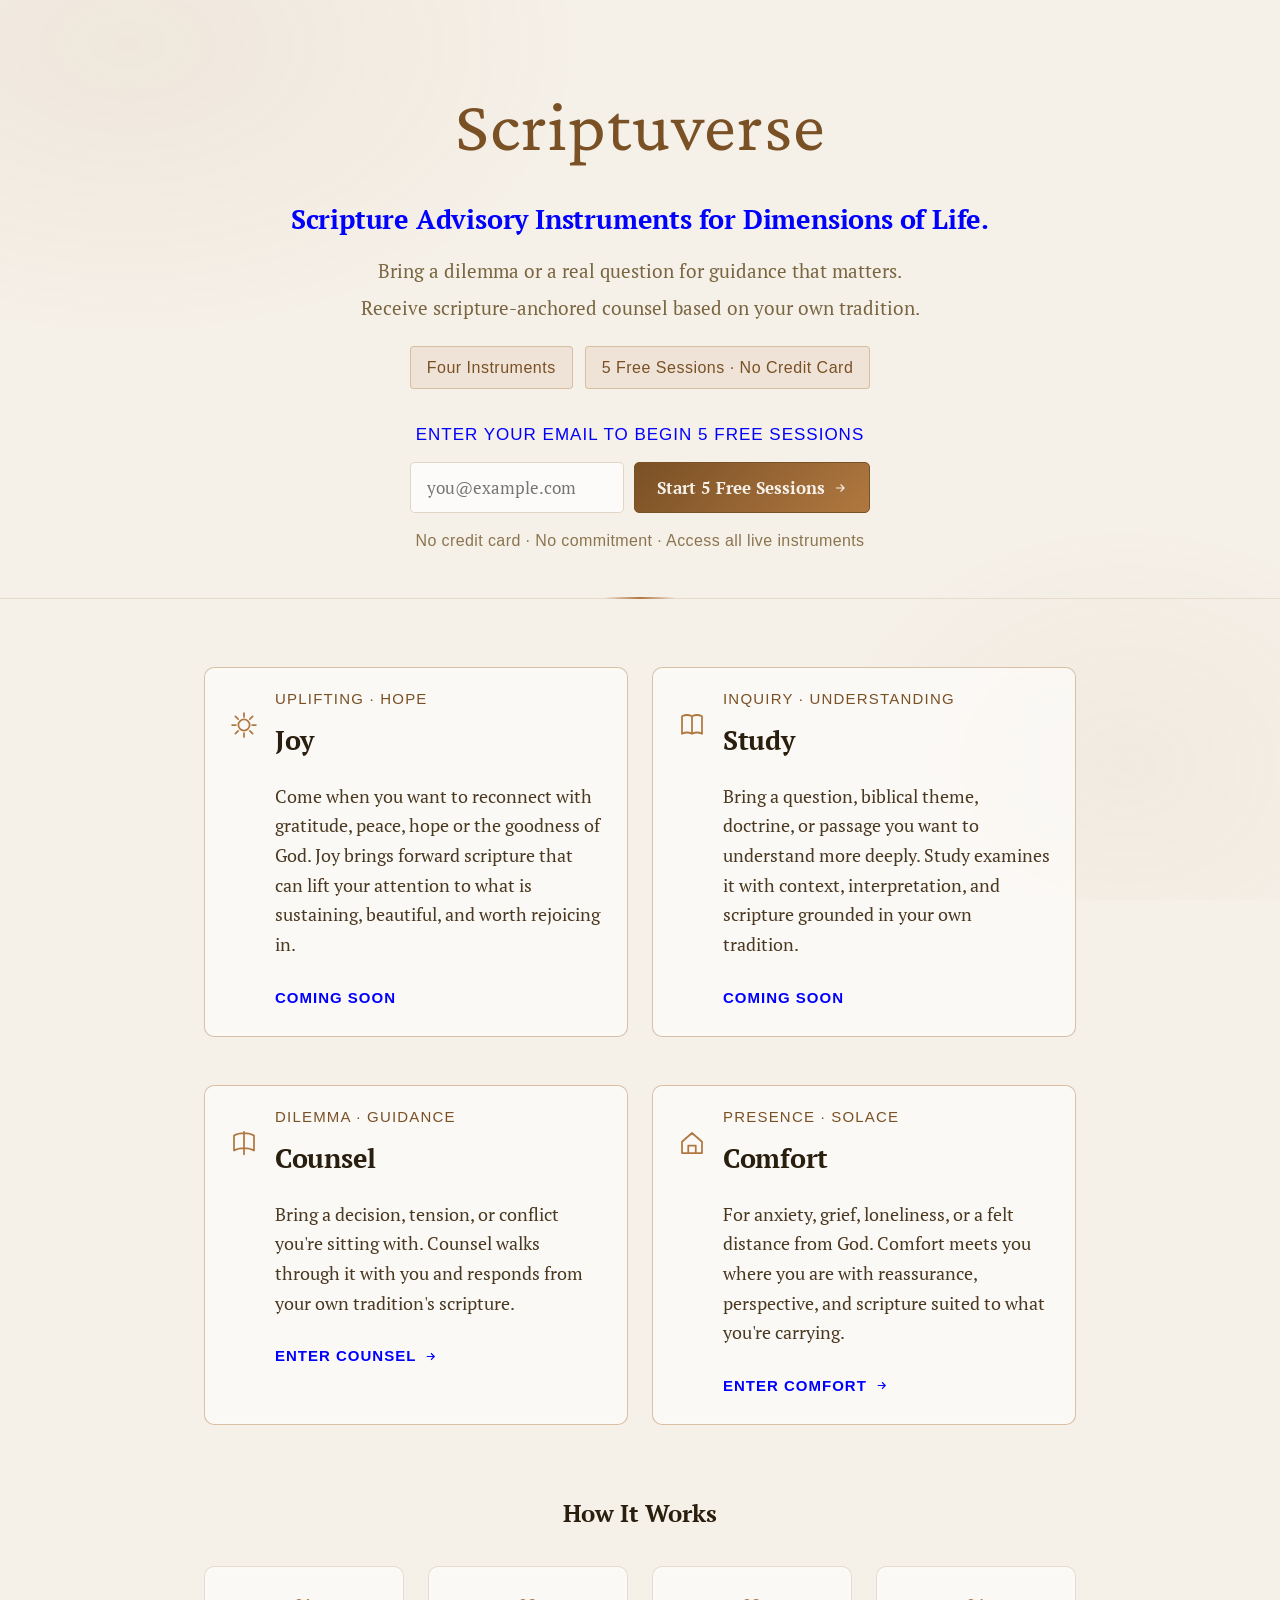
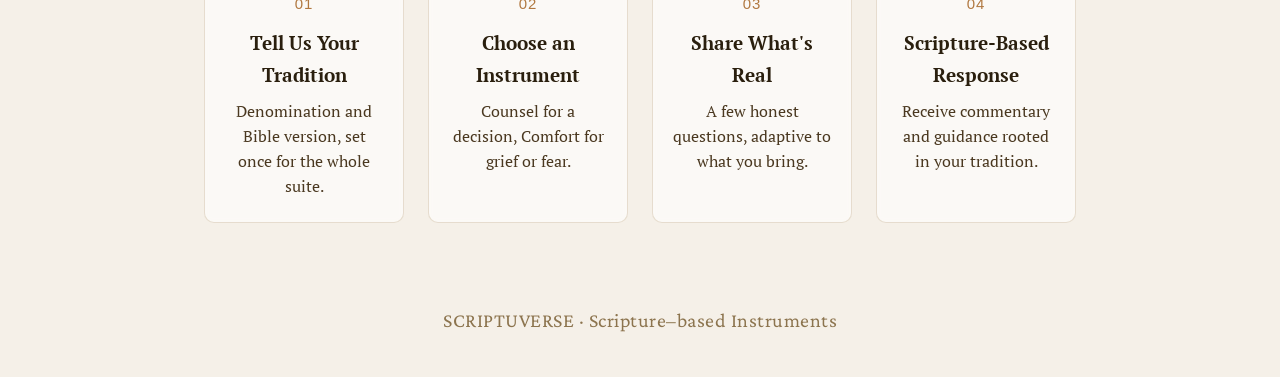
==== commit a632b2e1: "Add files via upload" ====
--- a/index.html
+++ b/index.html
@@ -494,7 +494,7 @@
      the shared default reads as too much space above (56px here, plus
      .how-it-works' own 56px bottom padding -- 112px combined) and none
      below. Overridden here rather than in the shared file so Counsel
-     and Refuge are unaffected. */
+     and Comfort are unaffected. */
   .footer-identifier {
     margin-top: 24px;
     margin-bottom: 40px;
@@ -957,9 +957,9 @@
 
   // ── STRIPE / TRIAL ACCESS GATING ──────────────────────────────────────
   // Per Decision 28: subscription/persistence logic belongs at the suite
-  // front door, not inside each instrument -- Counsel and Refuge's own
+  // front door, not inside each instrument -- Counsel and Comfort's own
   // pages carry no paywall screen of their own by design. This is that
-  // gate. Scoped to the two live tiles (Counsel, Refuge); Reflection and
+  // gate. Scoped to the two live tiles (Counsel, Comfort); Joy and
   // Study stay "Coming Soon" until they exist.
   //
   // REWRITTEN 2026-07-08 to clone HM's actual validated Stripe pattern
@@ -1008,7 +1008,7 @@
     finePrint.classList.toggle('veteran', !stillPitching);
 
     if (profile.subscription_status === 'active') {
-      accessStatus.textContent = 'Subscribed \u00b7 Full Access to Counsel and Refuge.';
+      accessStatus.textContent = 'Subscribed \u00b7 Full Access to Counsel and Comfort.';
     } else if (granted) {
       const remaining = profile.trial_uses_remaining ?? 0;
       accessStatus.textContent = remaining + (remaining === 1 ? ' Free Session Remaining.' : ' Free Sessions Remaining.');
@@ -1029,7 +1029,7 @@
     }
 
     wireInstrumentTile('tile-cta-counsel', 'counsel-instrument.html', granted);
-    wireInstrumentTile('tile-cta-refuge', 'refuge-instrument.html', granted);
+    wireInstrumentTile('tile-cta-comfort', 'comfort-instrument.html', granted);
   }
 
   function wireInstrumentTile(ctaId, targetPage, granted) {
@@ -1042,7 +1042,7 @@
       // pattern (BIS Section 3.5), a session is only spent at the moment
       // a real Output is generated, not at the moment someone opens the
       // door. That decrement now lives inside counsel-edge-function.ts
-      // and refuge-edge-function.ts themselves, on a successful
+      // and comfort-edge-function.ts themselves, on a successful
       // GENERATE_OUTPUT call, using the already-authenticated Shape B
       // user -- see those files' own notes on this.
       cta.onclick = () => { window.location.href = targetPage; };
@@ -1135,6 +1135,45 @@
 
   <div class="grid top">
 
+    <!-- JOY -->
+    <details class="tile tile-static" open>
+      <summary onclick="event.preventDefault();">
+        <svg class="tile-icon" viewBox="0 0 24 24" fill="none" stroke="currentColor" stroke-width="1.4">
+          <circle cx="12" cy="12" r="4.5"/>
+          <path d="M12 2.5 L12 5.5 M12 18.5 L12 21.5 M2.5 12 L5.5 12 M18.5 12 L21.5 12 M5.11 5.11 L7.34 7.34 M16.66 16.66 L18.89 18.89 M5.11 18.89 L7.34 16.66 M16.66 7.34 L18.89 5.11" stroke-linecap="round"/>
+        </svg>
+        <div class="tile-headline">
+          <div class="tile-eyebrow">Uplifting &middot; Hope</div>
+          <div class="tile-name">Joy</div>
+        </div>
+      </summary>
+      <div class="tile-body">
+        <div class="tile-desc">Come when you want to reconnect with gratitude, peace, hope or the goodness of God. Joy brings forward scripture that can lift your attention to what is sustaining, beautiful, and worth rejoicing in.</div>
+        <div class="tile-cta" id="tile-cta-joy">Coming Soon</div>
+      </div>
+    </details>
+
+    <!-- STUDY -->
+    <details class="tile tile-static" open>
+      <summary onclick="event.preventDefault();">
+        <svg class="tile-icon" viewBox="0 0 24 24" fill="none" stroke="currentColor" stroke-width="1.4">
+          <path d="M4 5 C4 5 8 3 12 5 C16 3 20 5 20 5 L20 19 C20 19 16 17 12 19 C8 17 4 19 4 19 Z M12 5 L12 19" stroke-linecap="round" stroke-linejoin="round"/>
+        </svg>
+        <div class="tile-headline">
+          <div class="tile-eyebrow">Inquiry &middot; Understanding</div>
+          <div class="tile-name">Study</div>
+        </div>
+      </summary>
+      <div class="tile-body">
+        <div class="tile-desc">Bring a question, biblical theme, doctrine, or passage you want to understand more deeply. Study examines it with context, interpretation, and scripture grounded in your own tradition.</div>
+        <div class="tile-cta" id="tile-cta-study">Coming Soon</div>
+      </div>
+    </details>
+
+  </div>
+
+  <div class="grid">
+
     <!-- COUNSEL -->
     <details class="tile tile-static" open>
       <summary onclick="event.preventDefault();">
@@ -1147,72 +1186,25 @@
         </div>
       </summary>
       <div class="tile-body">
-        <div class="tile-desc">Bring a decision or a tension you're sitting with. Counsel walks through it with you and answers from your own tradition's scripture.</div>
+        <div class="tile-desc">Bring a decision, tension, or conflict you're sitting with. Counsel walks through it with you and responds from your own tradition's scripture.</div>
         <div class="tile-cta" id="tile-cta-counsel">Enter Counsel <svg viewBox="0 0 24 24" fill="none" stroke="currentColor" stroke-width="2"><path d="M5 12h14M13 6l6 6-6 6"/></svg></div>
       </div>
     </details>
 
-    <!-- REFUGE -->
+    <!-- COMFORT (formerly Refuge) -->
     <details class="tile tile-static" open>
       <summary onclick="event.preventDefault();">
         <svg class="tile-icon" viewBox="0 0 24 24" fill="none" stroke="currentColor" stroke-width="1.4">
           <path d="M4 20 L4 11 L12 4 L20 11 L20 20 Z M9 20 L9 14 L15 14 L15 20" stroke-linecap="round" stroke-linejoin="round"/>
         </svg>
         <div class="tile-headline">
-          <div class="tile-eyebrow">Presence &middot; Accompaniment</div>
-          <div class="tile-name">Refuge</div>
+          <div class="tile-eyebrow">Presence &middot; Solace</div>
+          <div class="tile-name">Comfort</div>
         </div>
       </summary>
       <div class="tile-body">
-        <div class="tile-desc">For anxiety, grief, or the felt distance from God. Refuge meets you there to offer comfort and scripture-based resolution.</div>
-        <div class="tile-cta" id="tile-cta-refuge">Enter Refuge <svg viewBox="0 0 24 24" fill="none" stroke="currentColor" stroke-width="2"><path d="M5 12h14M13 6l6 6-6 6"/></svg></div>
-      </div>
-    </details>
-
-  </div>
-
-  <div class="ornamental-divider">
-    <span class="line"></span>
-    <span class="mark"><span class="diamond"></span>In Development<span class="diamond"></span></span>
-    <span class="line right"></span>
-  </div>
-
-  <div class="grid">
-
-    <!-- REFLECTION -->
-    <details class="tile is-pending">
-      <summary>
-        <svg class="tile-icon" viewBox="0 0 24 24" fill="none" stroke="currentColor" stroke-width="1.4">
-          <circle cx="12" cy="12" r="8"/>
-          <path d="M12 8 L12 12 L15 14" stroke-linecap="round" stroke-linejoin="round"/>
-        </svg>
-        <div class="tile-headline">
-          <div class="tile-eyebrow">Practice &middot; Renewal</div>
-          <div class="tile-name">Reflection</div>
-        </div>
-      </summary>
-      <div class="tile-body">
-        <span class="status-corner pending">In Development</span>
-        <div class="tile-desc">A recurring rhythm of noticing where you were formed, and where you're still becoming.</div>
-        <div class="tile-cta">Coming Soon</div>
-      </div>
-    </details>
-
-    <!-- STUDY -->
-    <details class="tile is-pending">
-      <summary>
-        <svg class="tile-icon" viewBox="0 0 24 24" fill="none" stroke="currentColor" stroke-width="1.4">
-          <path d="M4 5 C4 5 8 3 12 5 C16 3 20 5 20 5 L20 19 C20 19 16 17 12 19 C8 17 4 19 4 19 Z M12 5 L12 19" stroke-linecap="round" stroke-linejoin="round"/>
-        </svg>
-        <div class="tile-headline">
-          <div class="tile-eyebrow">Passage &middot; Scholarship</div>
-          <div class="tile-name">Study</div>
-        </div>
-      </summary>
-      <div class="tile-body">
-        <span class="status-corner pending">In Development</span>
-        <div class="tile-desc">Go deeper on a passage, theme, or doctrine &ndash; for when you're seeking understanding, not resolution.</div>
-        <div class="tile-cta">Coming Soon</div>
+        <div class="tile-desc">For anxiety, grief, loneliness, or a felt distance from God. Comfort meets you where you are with reassurance, perspective, and scripture suited to what you're carrying.</div>
+        <div class="tile-cta" id="tile-cta-comfort">Enter Comfort <svg viewBox="0 0 24 24" fill="none" stroke="currentColor" stroke-width="2"><path d="M5 12h14M13 6l6 6-6 6"/></svg></div>
       </div>
     </details>
 
@@ -1231,7 +1223,7 @@
     <div class="how-step">
       <div class="how-step-number">02</div>
       <div class="how-step-title">Choose an Instrument</div>
-      <div class="how-step-desc">Counsel for a decision, Refuge for grief or fear.</div>
+      <div class="how-step-desc">Counsel for a decision, Comfort for grief or fear.</div>
     </div>
     <div class="how-step">
       <div class="how-step-number">03</div>
--- a/scriptuverse-shared.css
+++ b/scriptuverse-shared.css
@@ -253,6 +253,66 @@
   letter-spacing: 0.5px;
 }
 
+/* ── CRISIS-FALLBACK CHAT (ScriptBDL, decision TBD) -- the open-ended
+   conversational screen a person lands in when the model's trained
+   crisis-response behavior engages during Layer 2 intake or Output
+   generation. Reuses .disclaimer-box as-is for the three reminder texts,
+   the two-remaining alert, and the closing message (Jamie's explicit
+   instruction: a distinct styled box like .disclaimer-box, not a new
+   component) -- only the transcript bubbles and input row below are new. ── */
+.crisis-transcript {
+  display: flex; flex-direction: column; gap: 16px;
+  margin-bottom: 20px;
+}
+.crisis-msg-label {
+  font-family: 'Google Sans', Arial, sans-serif;
+  font-size: 13px; letter-spacing: 1px; text-transform: uppercase;
+  color: var(--text-faint); margin-bottom: 6px;
+}
+.crisis-msg-ai .crisis-msg-body {
+  background: var(--card-bg);
+  border: 1px solid var(--card-border);
+  border-radius: 10px;
+  padding: 16px 18px;
+  font-family: 'PT Serif', serif; font-size: 18px; line-height: 1.6;
+  color: var(--ink);
+}
+.crisis-msg-user .crisis-msg-body {
+  background: rgba(176,120,64,0.10);
+  border: 1px solid rgba(176,120,64,0.25);
+  border-radius: 10px;
+  padding: 14px 16px;
+  font-family: 'PT Serif', serif; font-size: 17px;
+  color: var(--ink-mid);
+}
+.crisis-input-row {
+  display: flex; gap: 10px; align-items: flex-end;
+  margin-top: 8px;
+}
+.crisis-input-row textarea {
+  flex: 1;
+  font-family: 'PT Serif', serif; font-size: 17px;
+  padding: 12px 14px;
+  background: rgba(255,255,255,0.75);
+  border: 1px solid rgba(155,120,65,0.25);
+  border-radius: 6px;
+  color: var(--ink);
+  resize: vertical;
+}
+.crisis-box-link { margin-top: 14px; }
+
+/* Option A, locked -- the five crisis-fallback boxes (reminders at 3/6/9,
+   alert at 10, closing at 12) are action items, not passive disclaimers,
+   so their text renders in the platform's action-blue treatment (BIS 2.3),
+   same principle as .action-label. Scoped to .crisis-alert specifically --
+   NOT a global change to .disclaimer-box, which still renders in plain ink
+   everywhere else it's used (the tradition disclaimer, the sign-in
+   notice) -- those are not action items and should not read as one. */
+.disclaimer-box.crisis-alert p {
+  color: var(--blue);
+  font-weight: 700;
+}
+
 /* ── PRINT / PDF (Decision 113) -- restored 2026-07-08. Confirmed missing
    from the working copy of this file via Refuge's own first live PDF
    export (Decision 118), where .btn-row and .hero were visibly present
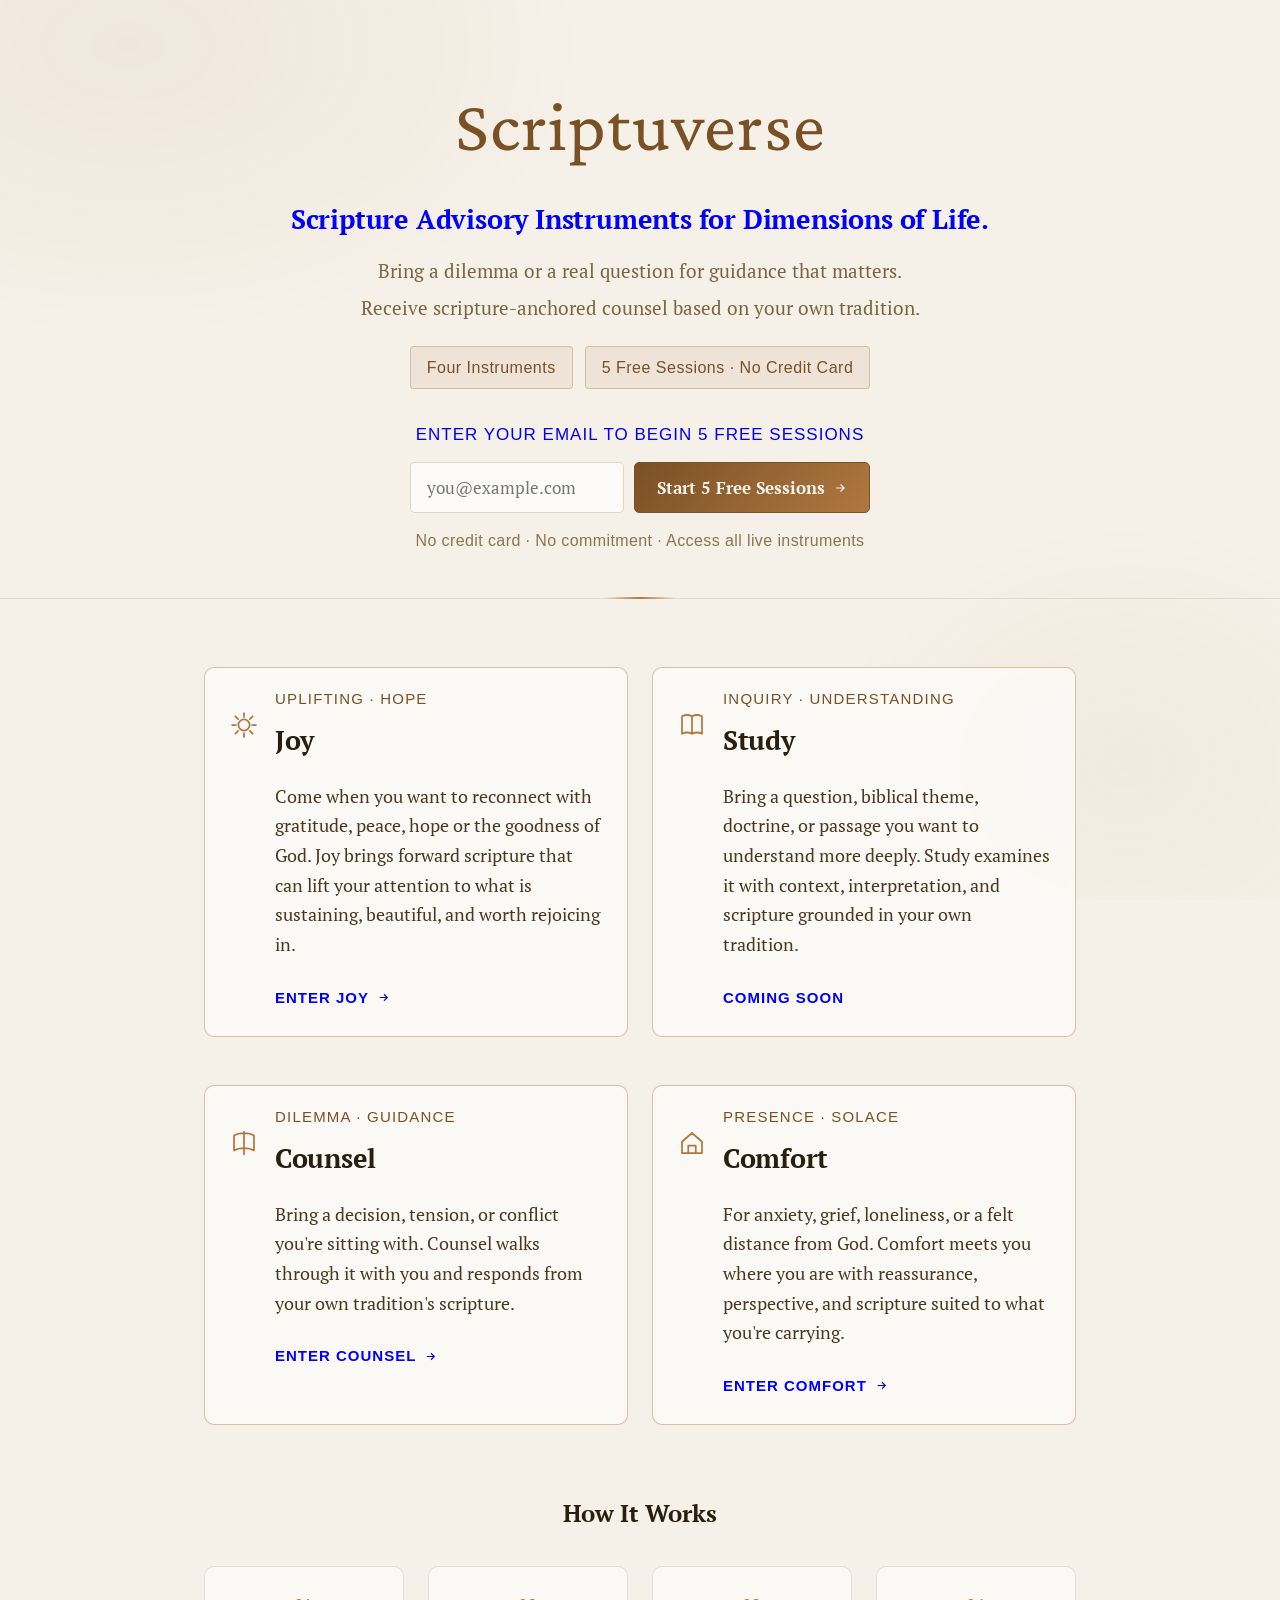
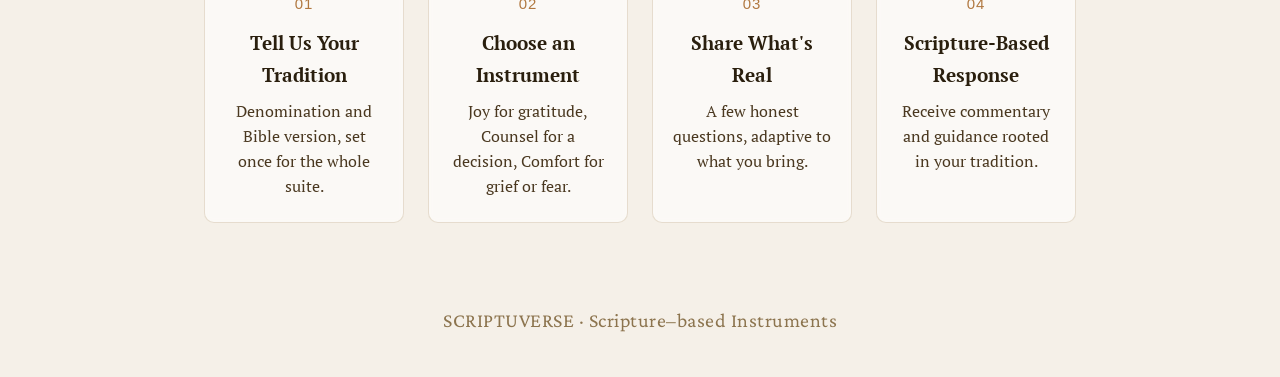
==== commit abd33ccf: "Add files via upload" ====
--- a/index.html
+++ b/index.html
@@ -957,10 +957,10 @@
 
   // ── STRIPE / TRIAL ACCESS GATING ──────────────────────────────────────
   // Per Decision 28: subscription/persistence logic belongs at the suite
-  // front door, not inside each instrument -- Counsel and Comfort's own
+  // front door, not inside each instrument -- Joy, Counsel and Comfort's own
   // pages carry no paywall screen of their own by design. This is that
-  // gate. Scoped to the two live tiles (Counsel, Comfort); Joy and
-  // Study stay "Coming Soon" until they exist.
+  // gate. Scoped to the three live tiles (Joy, Counsel, Comfort); Study
+  // stays "Coming Soon" until it exists.
   //
   // REWRITTEN 2026-07-08 to clone HM's actual validated Stripe pattern
   // (HMBDL Decision 25/26, BIS v1.7) instead of the dynamic-Checkout-
@@ -1008,7 +1008,7 @@
     finePrint.classList.toggle('veteran', !stillPitching);
 
     if (profile.subscription_status === 'active') {
-      accessStatus.textContent = 'Subscribed \u00b7 Full Access to Counsel and Comfort.';
+      accessStatus.textContent = 'Subscribed \u00b7 Full Access to Joy, Counsel, and Comfort.';
     } else if (granted) {
       const remaining = profile.trial_uses_remaining ?? 0;
       accessStatus.textContent = remaining + (remaining === 1 ? ' Free Session Remaining.' : ' Free Sessions Remaining.');
@@ -1028,6 +1028,7 @@
       }
     }
 
+    wireInstrumentTile('tile-cta-joy', 'joy-instrument.html', granted);
     wireInstrumentTile('tile-cta-counsel', 'counsel-instrument.html', granted);
     wireInstrumentTile('tile-cta-comfort', 'comfort-instrument.html', granted);
   }
@@ -1041,8 +1042,8 @@
       // No client-side decrement here anymore -- per HM's own validated
       // pattern (BIS Section 3.5), a session is only spent at the moment
       // a real Output is generated, not at the moment someone opens the
-      // door. That decrement now lives inside counsel-edge-function.ts
-      // and comfort-edge-function.ts themselves, on a successful
+      // door. That decrement now lives inside joy-edge-function.ts,
+      // counsel-edge-function.ts and comfort-edge-function.ts themselves, on a successful
       // GENERATE_OUTPUT call, using the already-authenticated Shape B
       // user -- see those files' own notes on this.
       cta.onclick = () => { window.location.href = targetPage; };
@@ -1149,7 +1150,7 @@
       </summary>
       <div class="tile-body">
         <div class="tile-desc">Come when you want to reconnect with gratitude, peace, hope or the goodness of God. Joy brings forward scripture that can lift your attention to what is sustaining, beautiful, and worth rejoicing in.</div>
-        <div class="tile-cta" id="tile-cta-joy">Coming Soon</div>
+        <div class="tile-cta" id="tile-cta-joy">Enter Joy <svg viewBox="0 0 24 24" fill="none" stroke="currentColor" stroke-width="2"><path d="M5 12h14M13 6l6 6-6 6"/></svg></div>
       </div>
     </details>
 
@@ -1223,7 +1224,7 @@
     <div class="how-step">
       <div class="how-step-number">02</div>
       <div class="how-step-title">Choose an Instrument</div>
-      <div class="how-step-desc">Counsel for a decision, Comfort for grief or fear.</div>
+      <div class="how-step-desc">Joy for gratitude, Counsel for a decision, Comfort for grief or fear.</div>
     </div>
     <div class="how-step">
       <div class="how-step-number">03</div>
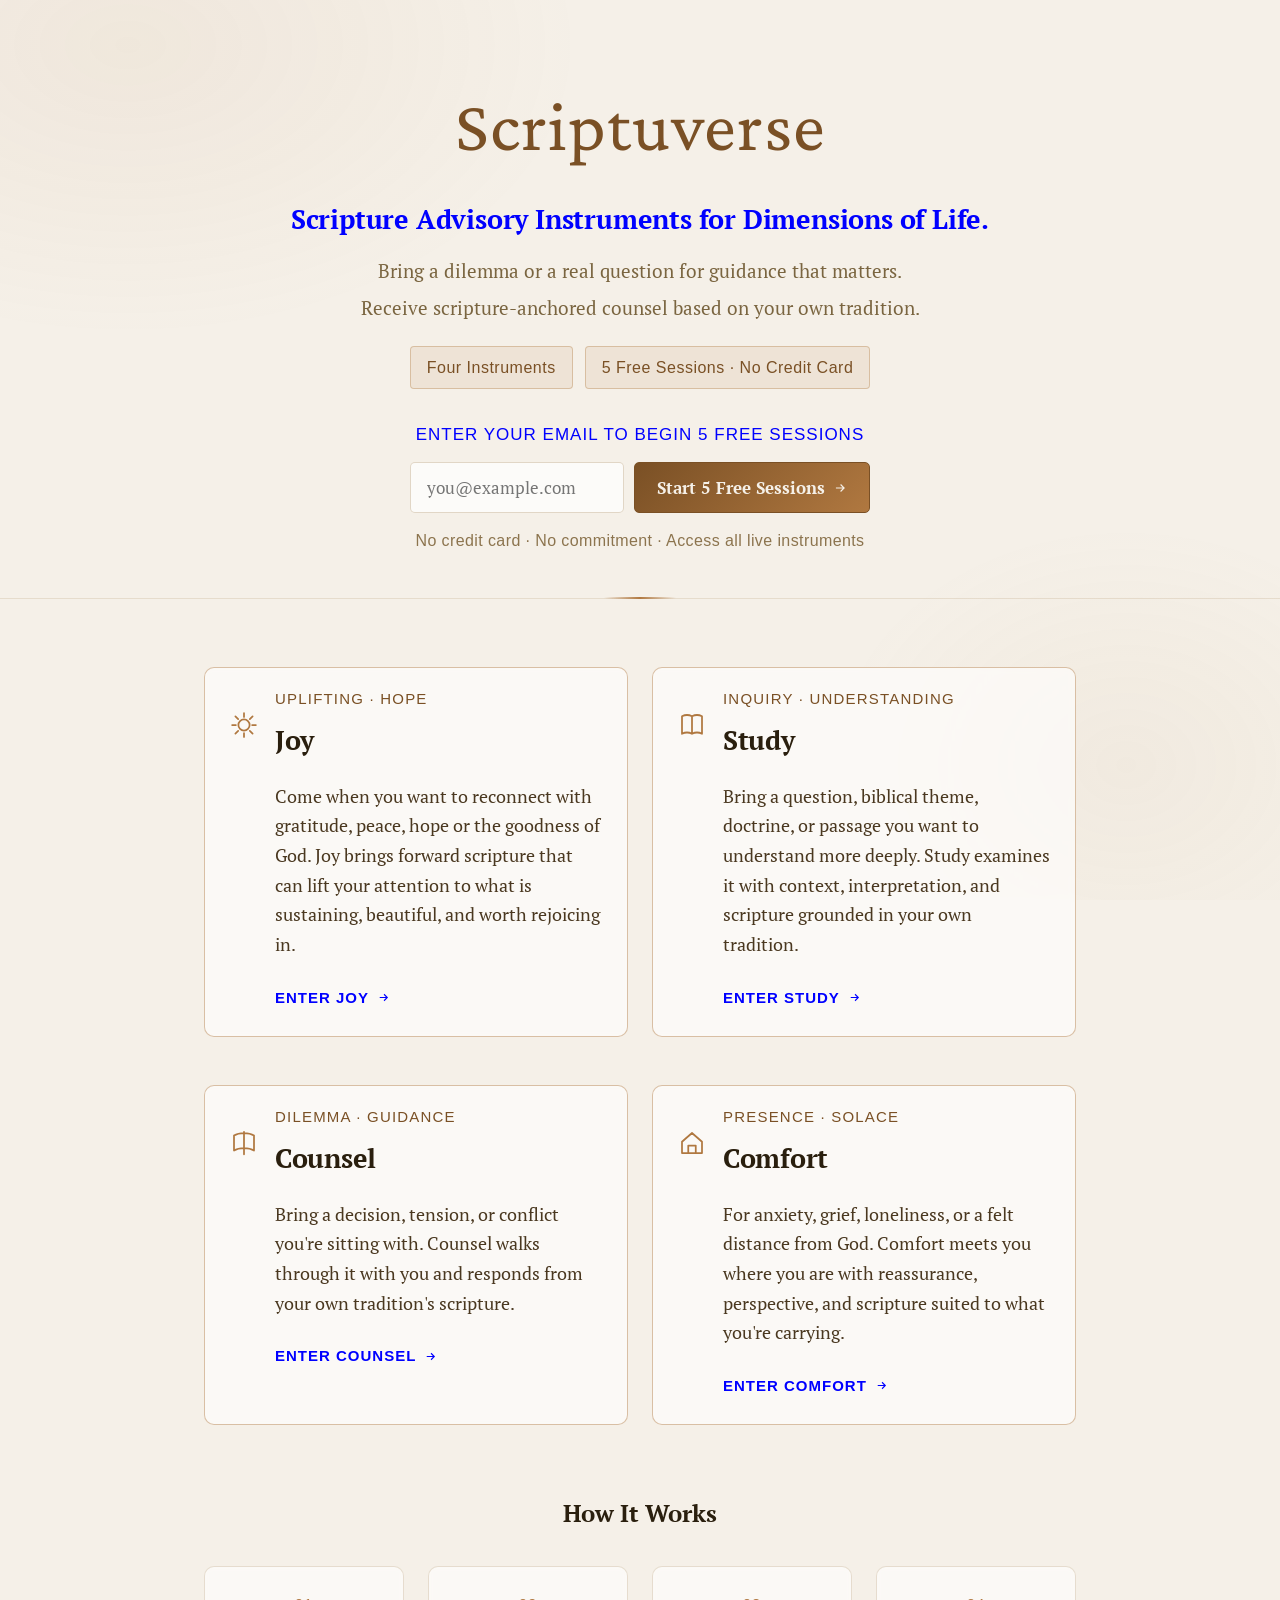
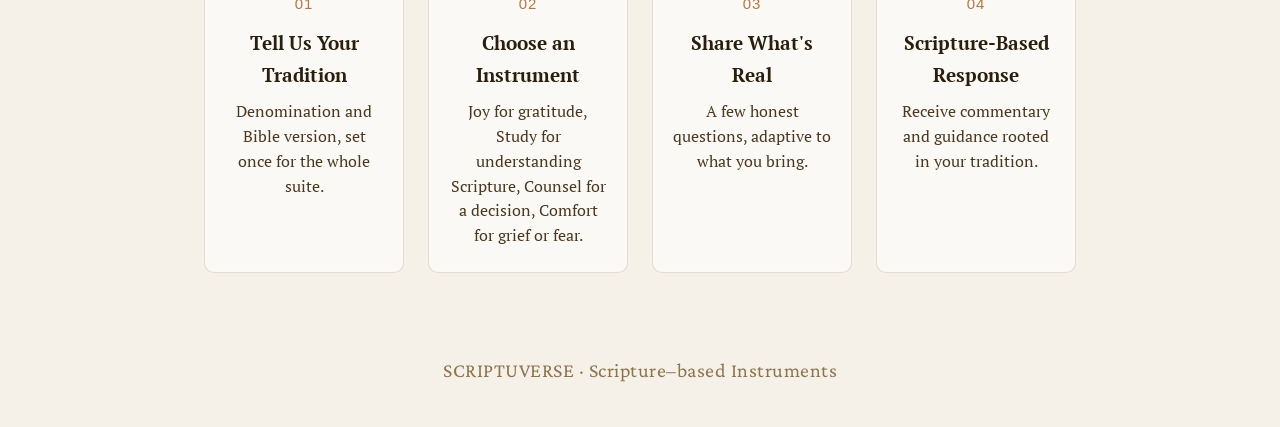
==== commit 688d4180: "Add files via upload" ====
--- a/index.html
+++ b/index.html
@@ -957,10 +957,10 @@
 
   // ── STRIPE / TRIAL ACCESS GATING ──────────────────────────────────────
   // Per Decision 28: subscription/persistence logic belongs at the suite
-  // front door, not inside each instrument -- Joy, Counsel and Comfort's own
-  // pages carry no paywall screen of their own by design. This is that
-  // gate. Scoped to the three live tiles (Joy, Counsel, Comfort); Study
-  // stays "Coming Soon" until it exists.
+  // front door, not inside each instrument -- Joy, Study, Counsel and
+  // Comfort's own pages carry no paywall screen of their own by design.
+  // This is that gate. Scoped to the four live tiles (Joy, Study, Counsel,
+  // Comfort).
   //
   // REWRITTEN 2026-07-08 to clone HM's actual validated Stripe pattern
   // (HMBDL Decision 25/26, BIS v1.7) instead of the dynamic-Checkout-
@@ -1008,7 +1008,7 @@
     finePrint.classList.toggle('veteran', !stillPitching);
 
     if (profile.subscription_status === 'active') {
-      accessStatus.textContent = 'Subscribed \u00b7 Full Access to Joy, Counsel, and Comfort.';
+      accessStatus.textContent = 'Subscribed \u00b7 Full Access to Joy, Study, Counsel, and Comfort.';
     } else if (granted) {
       const remaining = profile.trial_uses_remaining ?? 0;
       accessStatus.textContent = remaining + (remaining === 1 ? ' Free Session Remaining.' : ' Free Sessions Remaining.');
@@ -1029,6 +1029,7 @@
     }
 
     wireInstrumentTile('tile-cta-joy', 'joy-instrument.html', granted);
+    wireInstrumentTile('tile-cta-study', 'study-instrument.html', granted);
     wireInstrumentTile('tile-cta-counsel', 'counsel-instrument.html', granted);
     wireInstrumentTile('tile-cta-comfort', 'comfort-instrument.html', granted);
   }
@@ -1043,7 +1044,7 @@
       // pattern (BIS Section 3.5), a session is only spent at the moment
       // a real Output is generated, not at the moment someone opens the
       // door. That decrement now lives inside joy-edge-function.ts,
-      // counsel-edge-function.ts and comfort-edge-function.ts themselves, on a successful
+      // study-edge-function.ts, counsel-edge-function.ts and comfort-edge-function.ts themselves, on a successful
       // GENERATE_OUTPUT call, using the already-authenticated Shape B
       // user -- see those files' own notes on this.
       cta.onclick = () => { window.location.href = targetPage; };
@@ -1167,7 +1168,7 @@
       </summary>
       <div class="tile-body">
         <div class="tile-desc">Bring a question, biblical theme, doctrine, or passage you want to understand more deeply. Study examines it with context, interpretation, and scripture grounded in your own tradition.</div>
-        <div class="tile-cta" id="tile-cta-study">Coming Soon</div>
+        <div class="tile-cta" id="tile-cta-study">Enter Study <svg viewBox="0 0 24 24" fill="none" stroke="currentColor" stroke-width="2"><path d="M5 12h14M13 6l6 6-6 6"/></svg></div>
       </div>
     </details>
 
@@ -1224,7 +1225,7 @@
     <div class="how-step">
       <div class="how-step-number">02</div>
       <div class="how-step-title">Choose an Instrument</div>
-      <div class="how-step-desc">Joy for gratitude, Counsel for a decision, Comfort for grief or fear.</div>
+      <div class="how-step-desc">Joy for gratitude, Study for understanding Scripture, Counsel for a decision, Comfort for grief or fear.</div>
     </div>
     <div class="how-step">
       <div class="how-step-number">03</div>
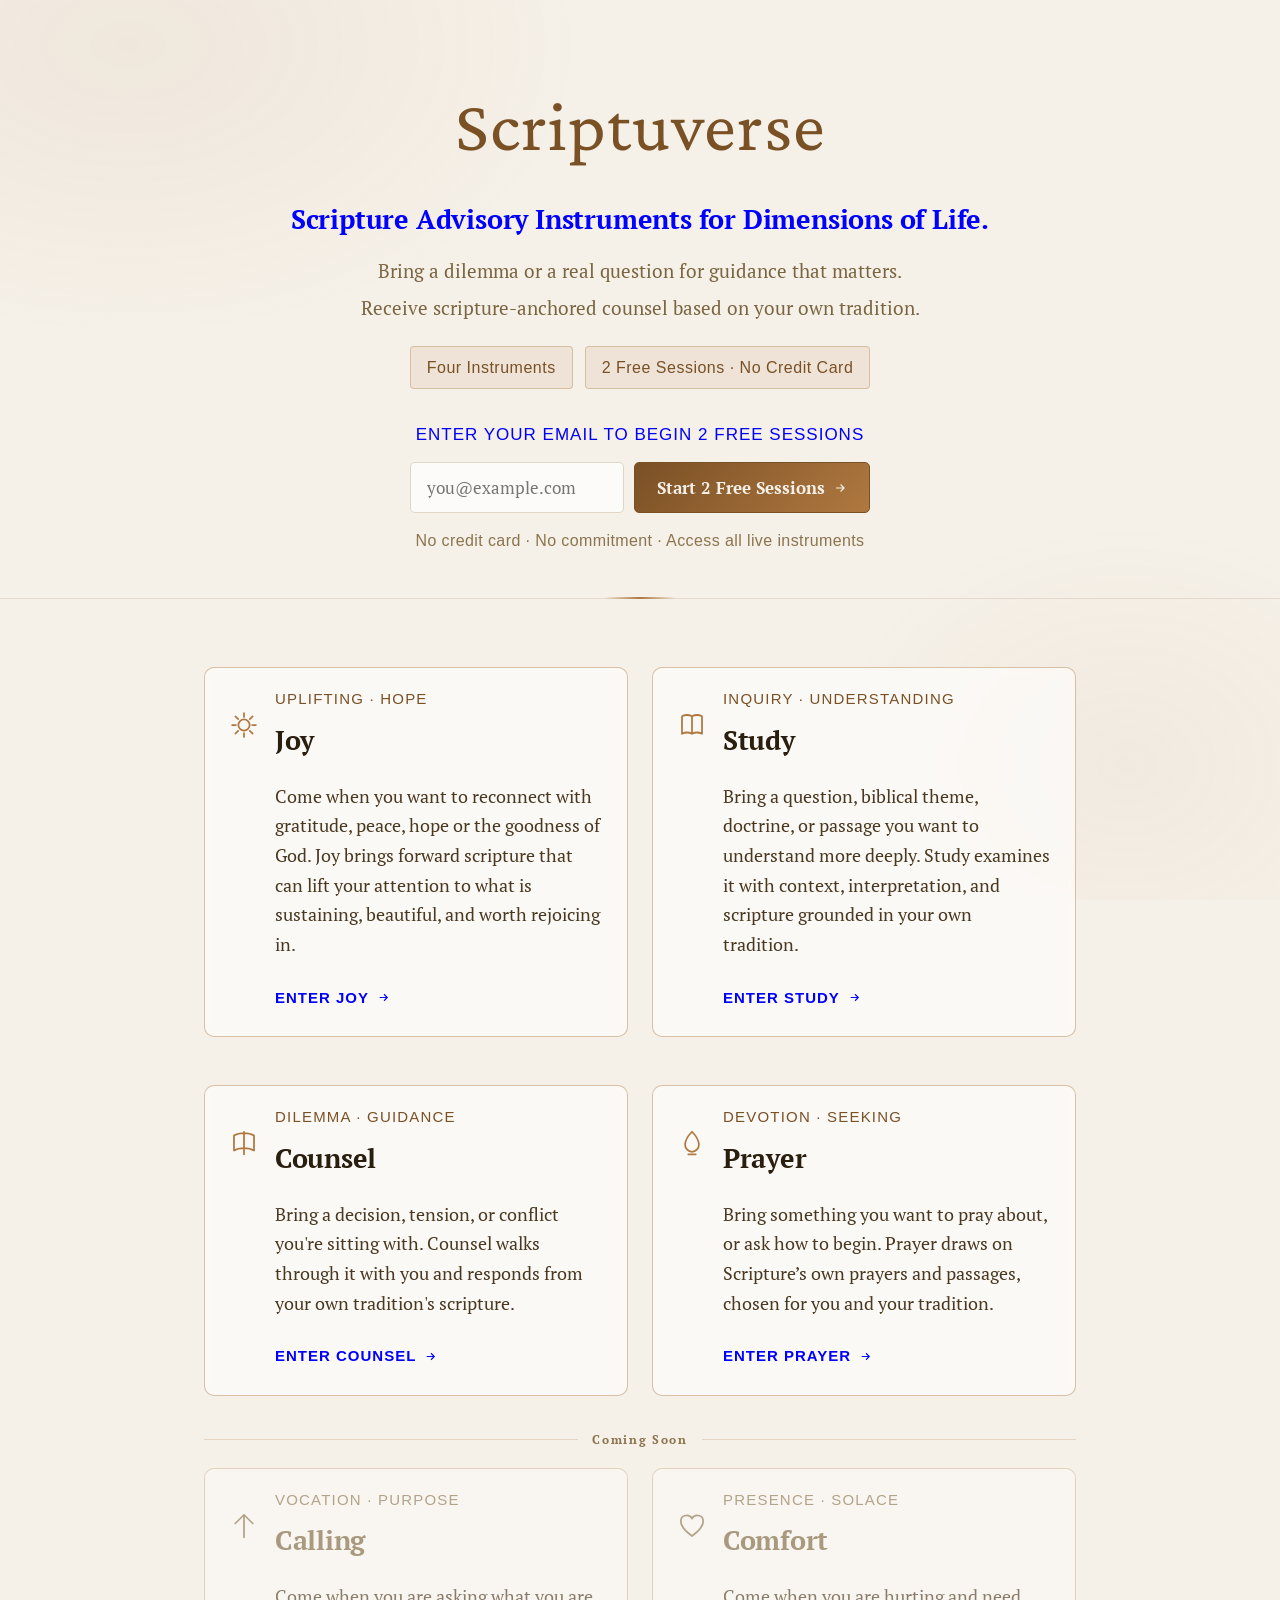
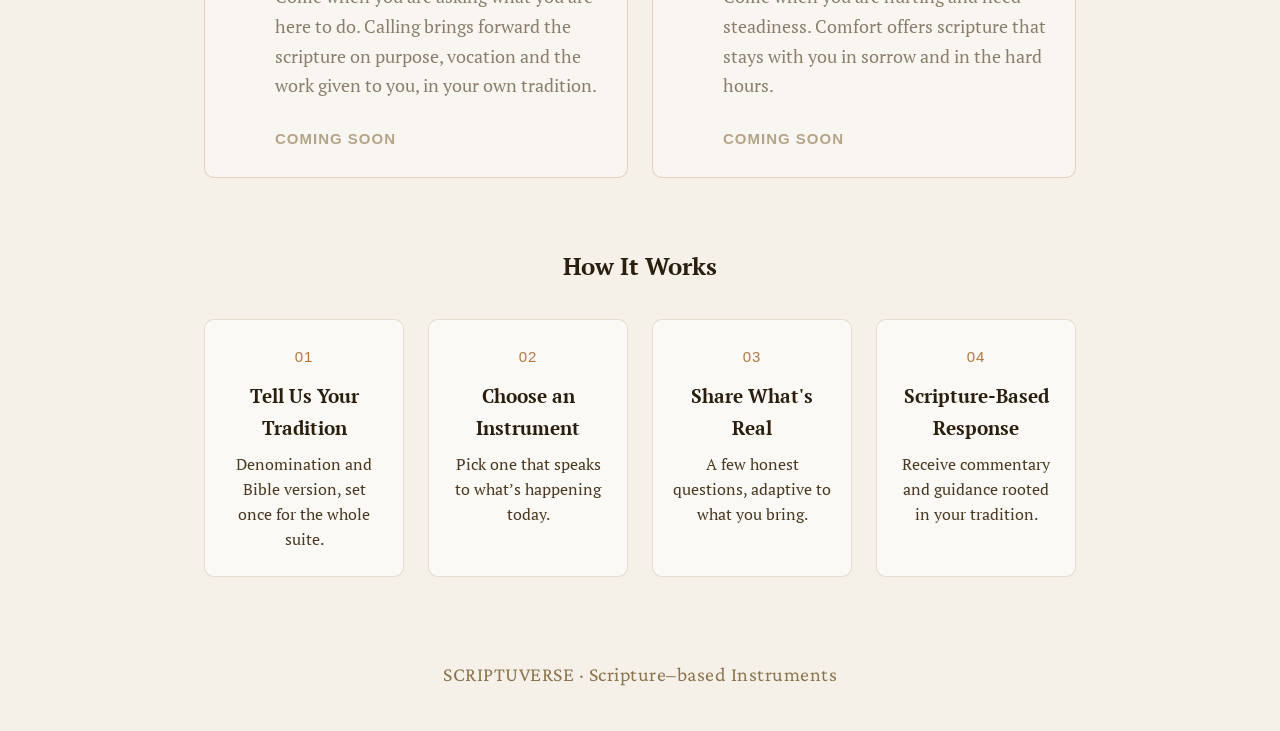
==== commit bd44c736: "Add files via upload" ====
--- a/index.html
+++ b/index.html
@@ -249,6 +249,8 @@
     transition: border-color 0.2s;
   }
   .tile[open], .tile:hover { border-color: var(--card-focus); }
+  .coming-soon-divider { display:flex; align-items:center; gap:14px; margin:34px 0 18px; color:var(--text-faint); font-size:12px; letter-spacing:0.14em; text-transform:none; font-weight:600; }
+  .coming-soon-divider::before, .coming-soon-divider::after { content:""; flex:1; border-top:1px solid var(--card-focus); opacity:0.5; }
   .tile.is-pending { opacity: 0.62; }
 
   .tile summary {
@@ -512,14 +514,14 @@
   <p class="hero-line">Receive scripture-anchored counsel based on your own tradition.</p>
   <div class="badge-row">
     <span class="badge badge-tier">Four Instruments</span>
-    <span class="badge badge-tier">5 Free Sessions &middot; No Credit Card</span>
+    <span class="badge badge-tier">2 Free Sessions &middot; No Credit Card</span>
   </div>
 
   <div class="email-cta" id="emailCta">
-    <div class="email-cta-label" id="ctaLabel">Enter your email to begin 5 free sessions</div>
+    <div class="email-cta-label" id="ctaLabel">Enter your email to begin 2 free sessions</div>
     <form class="email-cta-input-row" id="signinForm">
       <input type="email" class="email-input" id="emailInput" placeholder="you@example.com" required autocomplete="email">
-      <button type="submit" class="email-cta-button" id="ctaButton">Start 5 Free Sessions <svg viewBox="0 0 24 24" fill="none" stroke="currentColor" stroke-width="2"><path d="M5 12h14M13 6l6 6-6 6"/></svg></button>
+      <button type="submit" class="email-cta-button" id="ctaButton">Start 2 Free Sessions <svg viewBox="0 0 24 24" fill="none" stroke="currentColor" stroke-width="2"><path d="M5 12h14M13 6l6 6-6 6"/></svg></button>
     </form>
     <div class="email-cta-fine-print" id="ctaFinePrint">No credit card &middot; No commitment &middot; Access all live instruments</div>
   </div>
@@ -623,7 +625,7 @@
       label.textContent = 'Could not send link: ' + (error.message || 'unknown error') + '.';
       label.classList.add('label-error');
       button.disabled = false;
-      button.innerHTML = 'Start 5 Free Sessions <svg viewBox="0 0 24 24" fill="none" stroke="currentColor" stroke-width="2"><path d="M5 12h14M13 6l6 6-6 6"/></svg>';
+      button.innerHTML = 'Start 2 Free Sessions <svg viewBox="0 0 24 24" fill="none" stroke="currentColor" stroke-width="2"><path d="M5 12h14M13 6l6 6-6 6"/></svg>';
       console.error('[scriptuverse-auth] signInWithOtp error:', error);
       return;
     }
@@ -647,7 +649,7 @@
   }
 
   function showSignedOut() {
-    label.textContent = 'Enter your email to begin 5 free sessions';
+    label.textContent = 'Enter your email to begin 2 free sessions';
     label.classList.remove('label-error', 'label-attention', 'label-confirmed', 'veteran');
     form.style.display = 'flex';
     finePrint.textContent = 'No credit card \u00b7 No commitment \u00b7 Access all live instruments';
@@ -955,177 +957,42 @@
     showProfileSummary(freshProfile || { denomination, bible_version: selectedVersion });
   });
 
-  // ── STRIPE / TRIAL ACCESS GATING ──────────────────────────────────────
-  // Per Decision 28: subscription/persistence logic belongs at the suite
-  // front door, not inside each instrument -- Joy, Study, Counsel and
-  // Comfort's own pages carry no paywall screen of their own by design.
-  // This is that gate. Scoped to the four live tiles (Joy, Study, Counsel,
-  // Comfort).
-  //
-  // REWRITTEN 2026-07-08 to clone HM's actual validated Stripe pattern
-  // (HMBDL Decision 25/26, BIS v1.7) instead of the dynamic-Checkout-
-  // Session approach this file originally shipped with today. HM's
-  // subscribe button is a static Stripe Payment Link with the trial
-  // token appended as ?client_reference_id=... -- no server round-trip
-  // to create a session first. Scriptuverse does the same, appending the
-  // Supabase user id instead of an anonymous trial token, since Shape B
-  // (Decision 69/72) already gives a real, durable identity to attach.
-  //
-  // REPLACE THIS with the real Payment Link once created in Stripe
-  // Dashboard (Product "Scriptuverse", $9.99/month recurring ->
-  // "Create payment link") -- see stripe-webhook-edge-function.ts's
-  // header for the full Dashboard setup steps, including setting this
-  // link's "After payment" redirect to come back here with ?checkout=success.
-  const STRIPE_PAYMENT_LINK = 'https://buy.stripe.com/6oUbJ077Za1yarx5aX0oM00';
-
-  const SUBSCRIBE_PRICE_LABEL = '$9.99/month';
-
-  function hasInstrumentAccess(profile) {
-    return profile.subscription_status === 'active' || (profile.trial_uses_remaining ?? 0) > 0;
-  }
+  // ── ACCESS (QuVive account) ───────────────────────────────────────────
+  // Free sessions and subscriptions are no longer held in this project.
+  // Each instrument function checks the person's QuVive account (same
+  // verified email) before generating and spends a session only after a
+  // whole Output is delivered. This page therefore shows no counts and
+  // carries no payment link; it only tells the person where their plan lives.
+  const QUVIVE_PLANS_URL = 'https://quvive.com/plans.html';
 
   function renderInstrumentAccess(profile) {
     const accessStatus = document.getElementById('accessStatus');
-    if (!accessStatus) return;
-    const granted = hasInstrumentAccess(profile);
-
-    accessStatus.classList.remove('attention', 'confirmed');
-
-    // Shared "still pitching a new/early-trial visitor" check, per
-    // Jamie's rule: true only when trial_uses_remaining > 1 and not yet
-    // subscribed. Drives the value-prop headline's color and, as of this
-    // change, whether the sign-in/tradition lines are bold or recede for
-    // a veteran (subscribed, or down to the last free use) user.
-    const stillPitching = profile.subscription_status !== 'active'
-      && (profile.trial_uses_remaining ?? 0) > 1;
-
+    if (accessStatus) {
+      accessStatus.classList.remove('attention', 'confirmed');
+      accessStatus.innerHTML = 'Your free sessions and subscription are kept in your QuVive account, under this same email. <a href="' + QUVIVE_PLANS_URL + '">Open Your QuVive Account</a>';
+    }
     const valueProp = document.getElementById('valueProp');
-    if (valueProp) {
-      valueProp.classList.toggle('resolved', !stillPitching);
-    }
-
-    label.classList.toggle('veteran', !stillPitching);
-    finePrint.classList.toggle('veteran', !stillPitching);
-
-    if (profile.subscription_status === 'active') {
-      accessStatus.textContent = 'Subscribed \u00b7 Full Access to Joy, Study, Counsel, and Comfort.';
-    } else if (granted) {
-      const remaining = profile.trial_uses_remaining ?? 0;
-      accessStatus.textContent = remaining + (remaining === 1 ? ' Free Session Remaining.' : ' Free Sessions Remaining.');
-      accessStatus.classList.add('confirmed');
-    } else {
-      // This message is a genuine sentence ("Your free sessions are used
-      // up -- subscribe for $X to keep going"), so it stays sentence case
-      // per Jamie's rule rather than title case. The subscribe portion is
-      // now a real clickable link into checkout, reusing the same
-      // redirectToCheckout() the tile CTA buttons already call below --
-      // not a second, separate checkout path.
-      accessStatus.innerHTML = 'Your free sessions are used up \u2014 <a href="#" id="inlineSubscribeLink">subscribe for ' + SUBSCRIBE_PRICE_LABEL + '</a> to keep going.';
-      accessStatus.classList.add('attention');
-      const inlineSubscribeLink = document.getElementById('inlineSubscribeLink');
-      if (inlineSubscribeLink) {
-        inlineSubscribeLink.onclick = (e) => { e.preventDefault(); redirectToCheckout(); };
-      }
-    }
-
-    wireInstrumentTile('tile-cta-joy', 'joy-instrument.html', granted);
-    wireInstrumentTile('tile-cta-study', 'study-instrument.html', granted);
-    wireInstrumentTile('tile-cta-counsel', 'counsel-instrument.html', granted);
-    wireInstrumentTile('tile-cta-comfort', 'comfort-instrument.html', granted);
-  }
-
-  function wireInstrumentTile(ctaId, targetPage, granted) {
+    if (valueProp) valueProp.classList.add('resolved');
+    label.classList.add('veteran');
+    finePrint.classList.add('veteran');
+
+    wireInstrumentTile('tile-cta-joy', 'joy-instrument.html');
+    wireInstrumentTile('tile-cta-study', 'study-instrument.html');
+    wireInstrumentTile('tile-cta-counsel', 'counsel-instrument.html');
+    wireInstrumentTile('tile-cta-prayer', 'prayer-instrument.html');
+  }
+
+  function wireInstrumentTile(ctaId, targetPage) {
     const cta = document.getElementById(ctaId);
     if (!cta) return;
     cta.style.cursor = 'pointer';
-
-    if (granted) {
-      // No client-side decrement here anymore -- per HM's own validated
-      // pattern (BIS Section 3.5), a session is only spent at the moment
-      // a real Output is generated, not at the moment someone opens the
-      // door. That decrement now lives inside joy-edge-function.ts,
-      // study-edge-function.ts, counsel-edge-function.ts and comfort-edge-function.ts themselves, on a successful
-      // GENERATE_OUTPUT call, using the already-authenticated Shape B
-      // user -- see those files' own notes on this.
-      cta.onclick = () => { window.location.href = targetPage; };
-    } else {
-      cta.textContent = 'Subscribe to Continue';
-      cta.onclick = async () => {
-        await redirectToCheckout();
-      };
-    }
-  }
-
-  // Static Payment Link + client_reference_id, exactly mirroring how HM's
-  // Subscribe button appends its trial token to buy.stripe.com/9B66... .
-  // No Edge Function call needed to reach this point -- the Payment Link
-  // itself is the checkout session.
-  async function redirectToCheckout() {
-    const { data: { user } } = await supabase.auth.getUser();
-    if (!user) return;
-    const url = STRIPE_PAYMENT_LINK
-      + '?client_reference_id=' + encodeURIComponent(user.id)
-      + '&prefilled_email=' + encodeURIComponent(user.email || '');
-    window.location.href = url;
-  }
-
-  // Handles the return trip from the Stripe Payment Link (once its
-  // "After payment" setting is configured to redirect back here with
-  // ?checkout=success -- see stripe-webhook-edge-function.ts's setup
-  // notes). The webhook that flips subscription_status to 'active' fires
-  // asynchronously and is usually near-instant but not guaranteed to have
-  // landed before this redirect completes.
-  //
-  // FIXED (pre-launch pass): this was originally a single recheck after a
-  // fixed 2-second delay -- fine for a manual test where the webhook has
-  // already landed, but a real risk once real strangers hit checkout under
-  // promotion traffic: if the webhook took longer than 2 seconds, the user
-  // would see stale "still on trial" state until manually refreshing.
-  // Replaced with a genuine polling loop, matching PrecisionSteps'
-  // welcome.html pattern: poll every 1.5 seconds, up to 10 attempts (15
-  // seconds total), stopping as soon as subscription_status flips to
-  // active, with a graceful fallback message if it still hasn't landed
-  // after all attempts (rather than leaving the "finalizing" message up
-  // forever with no explanation).
-  async function pollForActiveSubscription(user, attempt) {
-    attempt = attempt || 1;
-    const { data, error } = await supabase
-      .from('scriptuverse_profiles')
-      .select('subscription_status')
-      .eq('id', user.id)
-      .maybeSingle();
-
-    if (!error && data && data.subscription_status === 'active') {
-      loadProfile(user);
-      return;
-    }
-
-    if (attempt >= 10) {
-      const accessStatus = document.getElementById('accessStatus');
-      if (accessStatus) {
-        accessStatus.textContent = 'Payment received \u2014 still finalizing. This can take a little longer than usual; refresh this page in a moment, or check your email for a receipt confirming the charge went through.';
-      }
-      return;
-    }
-
-    setTimeout(() => pollForActiveSubscription(user, attempt + 1), 1500);
-  }
-
-  (function handleCheckoutReturn() {
-    const params = new URLSearchParams(window.location.search);
-    const checkoutState = params.get('checkout');
-    if (!checkoutState) return;
-    history.replaceState(null, '', window.location.pathname);
-    if (checkoutState === 'success') {
-      const accessStatus = document.getElementById('accessStatus');
-      if (accessStatus) {
-        accessStatus.textContent = 'Payment received \u2014 finalizing your subscription\u2026';
-        accessStatus.classList.add('attention');
-      }
-      (async () => {
-        const { data: { user } } = await supabase.auth.getUser();
-        if (user) pollForActiveSubscription(user);
-      })();
+    cta.onclick = () => { window.location.href = targetPage; };
+  }
+
+  // Old Stripe return links (?checkout=...) no longer apply here; tidy the address.
+  (function clearOldCheckoutParam() {
+    if (new URLSearchParams(window.location.search).has('checkout')) {
+      history.replaceState(null, '', window.location.pathname);
     }
   })();
 </script>
@@ -1193,11 +1060,49 @@
       </div>
     </details>
 
-    <!-- COMFORT (formerly Refuge) -->
+    <!-- PRAYER (replaces Comfort on the front door at launch; Comfort's page and function are kept for a later return) -->
     <details class="tile tile-static" open>
       <summary onclick="event.preventDefault();">
         <svg class="tile-icon" viewBox="0 0 24 24" fill="none" stroke="currentColor" stroke-width="1.4">
-          <path d="M4 20 L4 11 L12 4 L20 11 L20 20 Z M9 20 L9 14 L15 14 L15 20" stroke-linecap="round" stroke-linejoin="round"/>
+          <path d="M12 3 C12 3 6.5 8.5 6.5 13.5 a5.5 5.5 0 0 0 11 0 C17.5 8.5 12 3 12 3 Z M9 21 L15 21" stroke-linecap="round" stroke-linejoin="round"/>
+        </svg>
+        <div class="tile-headline">
+          <div class="tile-eyebrow">Devotion &middot; Seeking</div>
+          <div class="tile-name">Prayer</div>
+        </div>
+      </summary>
+      <div class="tile-body">
+        <div class="tile-desc">Bring something you want to pray about, or ask how to begin. Prayer draws on Scripture&rsquo;s own prayers and passages, chosen for you and your tradition.</div>
+        <div class="tile-cta" id="tile-cta-prayer">Enter Prayer <svg viewBox="0 0 24 24" fill="none" stroke="currentColor" stroke-width="2"><path d="M5 12h14M13 6l6 6-6 6"/></svg></div>
+      </div>
+    </details>
+
+  </div>
+
+  <div class="coming-soon-divider">Coming Soon</div>
+
+  <div class="grid">
+
+    <details class="tile tile-static is-pending" open>
+      <summary onclick="event.preventDefault();">
+        <svg class="tile-icon" viewBox="0 0 24 24" fill="none" stroke="currentColor" stroke-width="1.4">
+          <path d="M12 3 L12 21 M5 10 L12 3 L19 10" stroke-linecap="round" stroke-linejoin="round"/>
+        </svg>
+        <div class="tile-headline">
+          <div class="tile-eyebrow">Vocation &middot; Purpose</div>
+          <div class="tile-name">Calling</div>
+        </div>
+      </summary>
+      <div class="tile-body">
+        <div class="tile-desc">Come when you are asking what you are here to do. Calling brings forward the scripture on purpose, vocation and the work given to you, in your own tradition.</div>
+        <div class="tile-cta">Coming Soon</div>
+      </div>
+    </details>
+
+    <details class="tile tile-static is-pending" open>
+      <summary onclick="event.preventDefault();">
+        <svg class="tile-icon" viewBox="0 0 24 24" fill="none" stroke="currentColor" stroke-width="1.4">
+          <path d="M12 20 C5 15 3 11 3 8 C3 5 5.5 3.5 8 3.5 C10 3.5 11.5 5 12 6 C12.5 5 14 3.5 16 3.5 C18.5 3.5 21 5 21 8 C21 11 19 15 12 20 Z" stroke-linejoin="round"/>
         </svg>
         <div class="tile-headline">
           <div class="tile-eyebrow">Presence &middot; Solace</div>
@@ -1205,8 +1110,8 @@
         </div>
       </summary>
       <div class="tile-body">
-        <div class="tile-desc">For anxiety, grief, loneliness, or a felt distance from God. Comfort meets you where you are with reassurance, perspective, and scripture suited to what you're carrying.</div>
-        <div class="tile-cta" id="tile-cta-comfort">Enter Comfort <svg viewBox="0 0 24 24" fill="none" stroke="currentColor" stroke-width="2"><path d="M5 12h14M13 6l6 6-6 6"/></svg></div>
+        <div class="tile-desc">Come when you are hurting and need steadiness. Comfort offers scripture that stays with you in sorrow and in the hard hours.</div>
+        <div class="tile-cta">Coming Soon</div>
       </div>
     </details>
 
@@ -1225,7 +1130,7 @@
     <div class="how-step">
       <div class="how-step-number">02</div>
       <div class="how-step-title">Choose an Instrument</div>
-      <div class="how-step-desc">Joy for gratitude, Study for understanding Scripture, Counsel for a decision, Comfort for grief or fear.</div>
+      <div class="how-step-desc">Pick one that speaks to what&rsquo;s happening today.</div>
     </div>
     <div class="how-step">
       <div class="how-step-number">03</div>
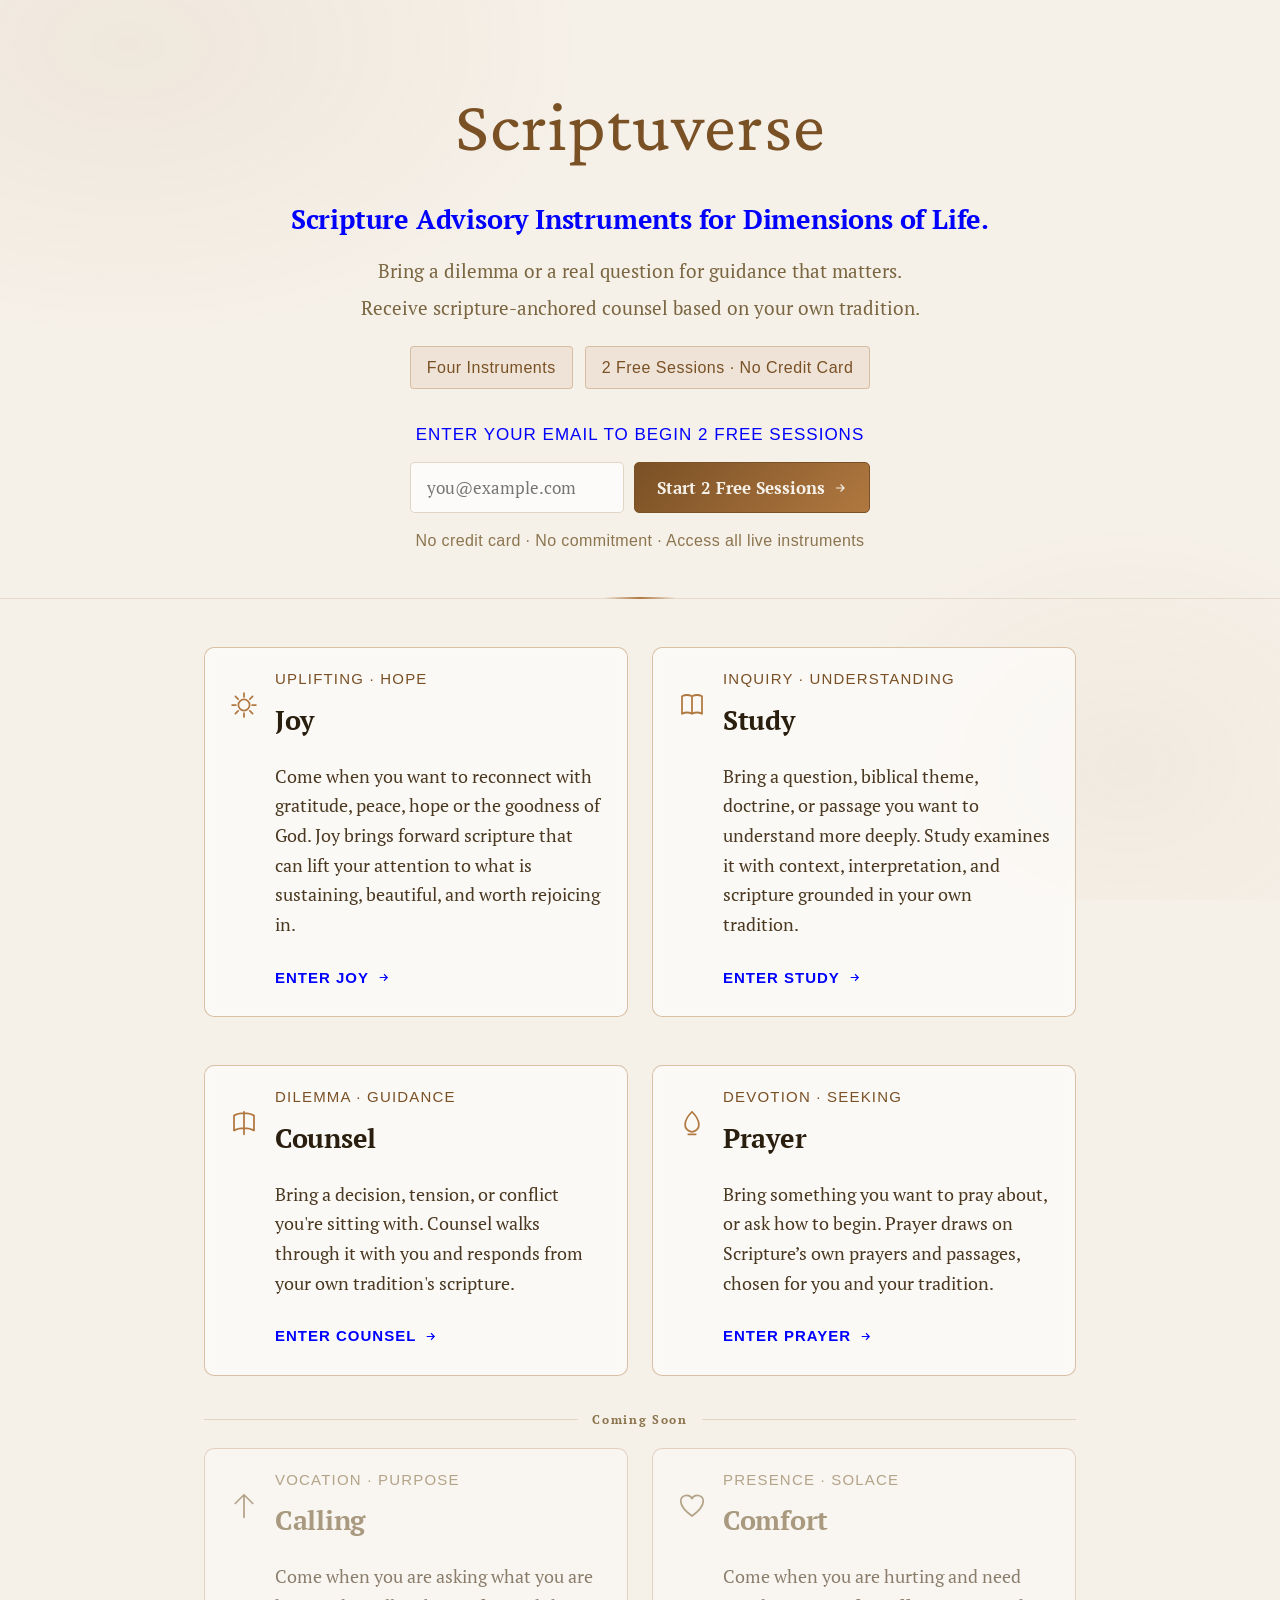
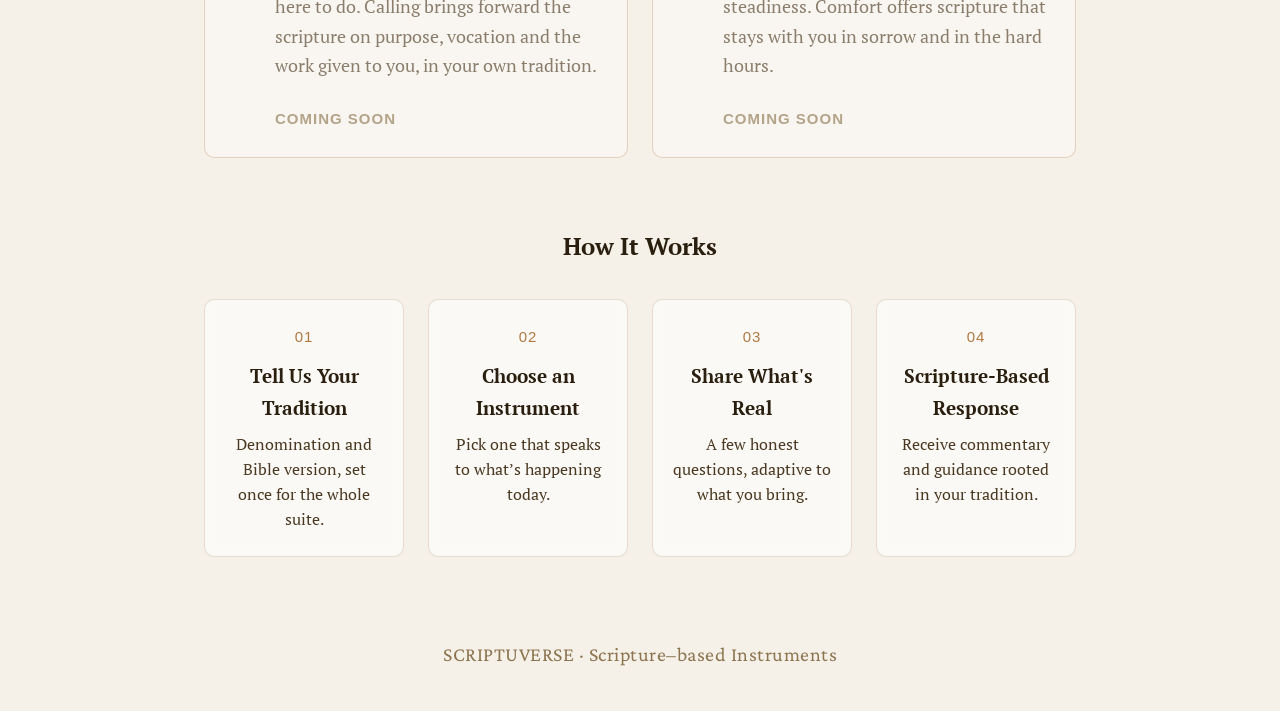
==== commit d2cbf719: "Add files via upload" ====
--- a/index.html
+++ b/index.html
@@ -962,15 +962,8 @@
   // Each instrument function checks the person's QuVive account (same
   // verified email) before generating and spends a session only after a
   // whole Output is delivered. This page therefore shows no counts and
-  // carries no payment link; it only tells the person where their plan lives.
-  const QUVIVE_PLANS_URL = 'https://quvive.com/plans.html';
-
+  // carries no payment link. Refusals are explained on the instrument page at the moment they happen.
   function renderInstrumentAccess(profile) {
-    const accessStatus = document.getElementById('accessStatus');
-    if (accessStatus) {
-      accessStatus.classList.remove('attention', 'confirmed');
-      accessStatus.innerHTML = 'Your free sessions and subscription are kept in your QuVive account, under this same email. <a href="' + QUVIVE_PLANS_URL + '">Open Your QuVive Account</a>';
-    }
     const valueProp = document.getElementById('valueProp');
     if (valueProp) valueProp.classList.add('resolved');
     label.classList.add('veteran');
@@ -999,8 +992,6 @@
 
 
 <main class="main">
-
-  <div class="status-line" id="accessStatus"></div>
 
   <div class="grid top">
 
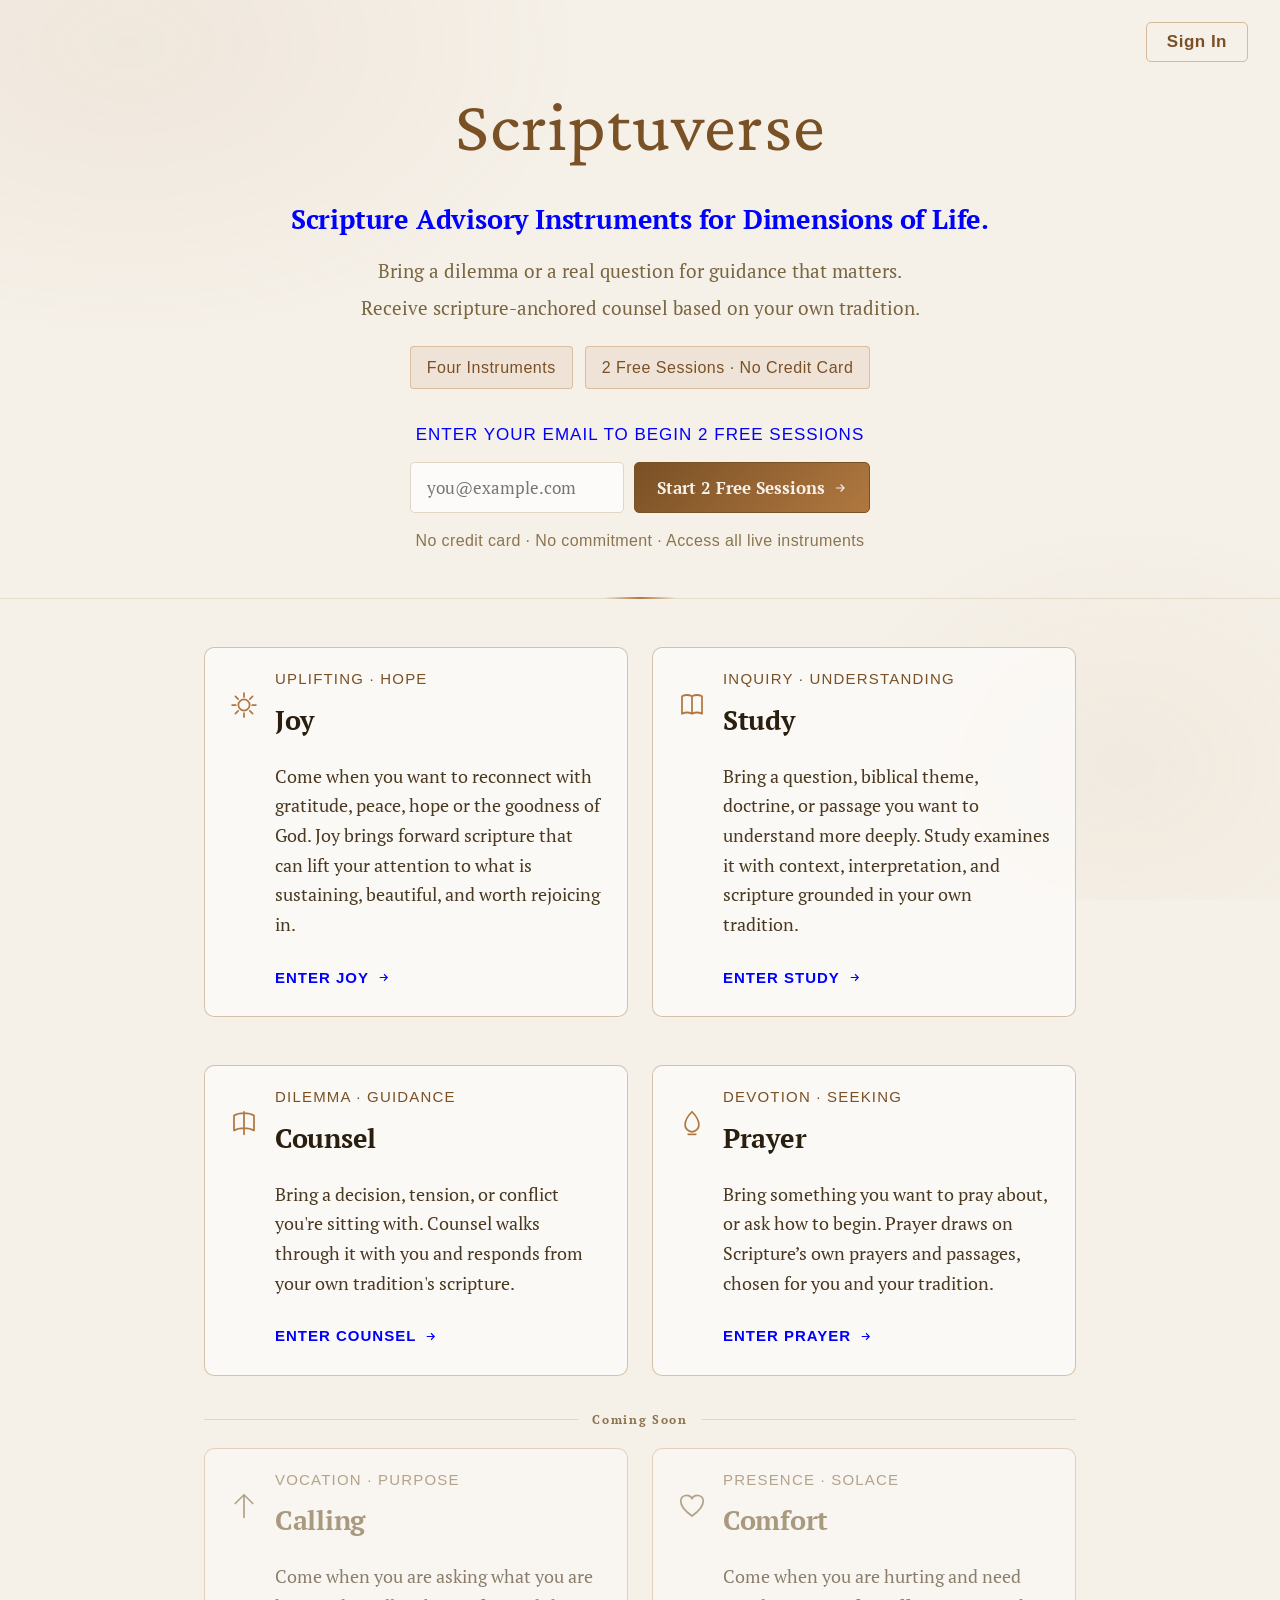
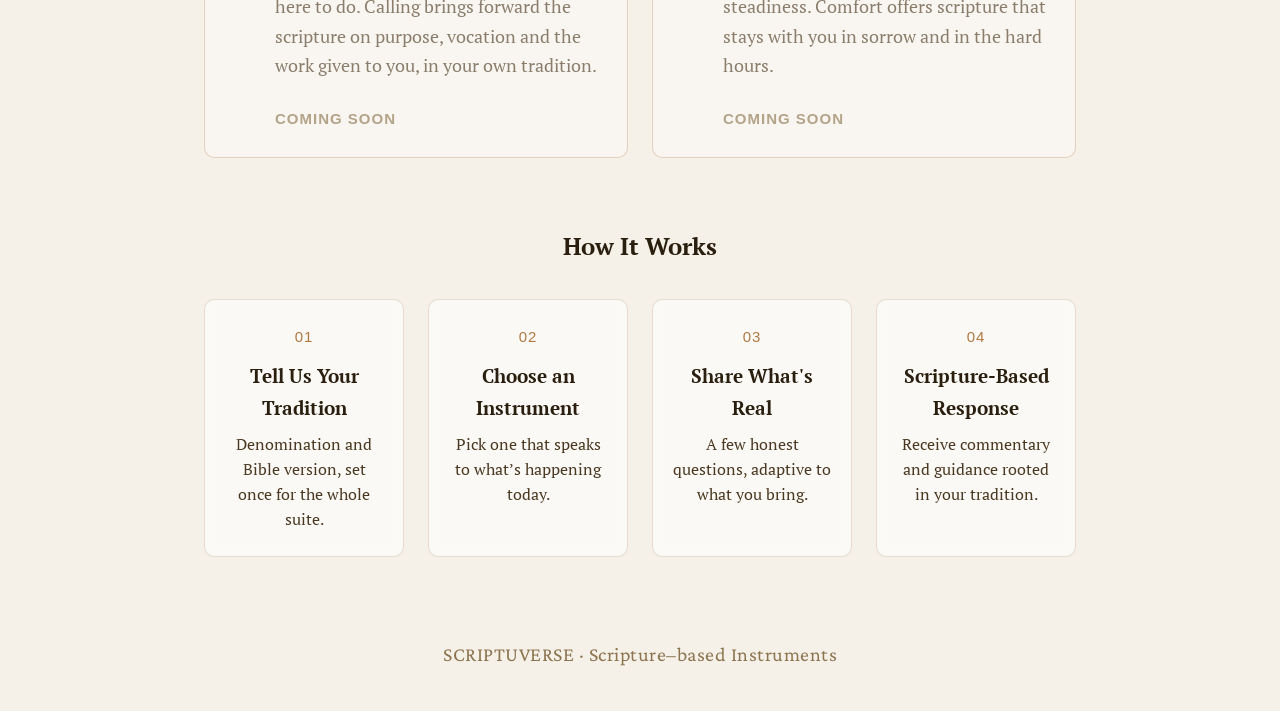
==== commit 25b77022: "Add files via upload" ====
--- a/index.html
+++ b/index.html
@@ -181,6 +181,21 @@
     font-size: 16px; color: var(--text-faint);
     letter-spacing: 0.4px;
   }
+  .signin-link {
+    position: absolute; top: 22px; right: 32px;
+    font-family: 'Google Sans', Arial, sans-serif;
+    font-size: 17px; font-weight: 700; letter-spacing: 0.5px;
+    color: var(--accent-deep);
+    background: none; border: 1px solid rgba(176,120,64,0.45);
+    border-radius: 5px; padding: 9px 20px; cursor: pointer;
+  }
+  .signin-link:hover { background: rgba(176,120,64,0.10); }
+  .mode-toggle {
+    display: inline-block; margin-top: 12px;
+    font-family: 'Google Sans', Arial, sans-serif;
+    font-size: 16px; color: var(--accent-deep);
+    background: none; border: none; text-decoration: underline; cursor: pointer;
+  }
   .email-cta-fine-print.fine-print-attention {
     color: var(--blue);
     font-weight: 700;
@@ -508,6 +523,7 @@
 <body>
 
 <section class="hero">
+  <button type="button" class="signin-link" id="signinLink">Sign In</button>
   <div class="wordmark">Script<span class="uv">uv</span>erse</div>
   <p class="value-prop" id="valueProp">Scripture Advisory Instruments for Dimensions of Life.</p>
   <p class="hero-line">Bring a dilemma or a real question for guidance that matters.</p>
@@ -524,6 +540,7 @@
       <button type="submit" class="email-cta-button" id="ctaButton">Start 2 Free Sessions <svg viewBox="0 0 24 24" fill="none" stroke="currentColor" stroke-width="2"><path d="M5 12h14M13 6l6 6-6 6"/></svg></button>
     </form>
     <div class="email-cta-fine-print" id="ctaFinePrint">No credit card &middot; No commitment &middot; Access all live instruments</div>
+    <button type="button" class="mode-toggle" id="modeToggle" style="display:none;">New Here? Start 2 Free Sessions</button>
   </div>
 
   <!-- ── Layer 1 fixed-profile intake (Q4/Q5), per Spec Section 5. Hidden
@@ -587,6 +604,33 @@
   const button = document.getElementById('ctaButton');
   const label = document.getElementById('ctaLabel');
   const finePrint = document.getElementById('ctaFinePrint');
+  const signinLink = document.getElementById('signinLink');
+  const modeToggle = document.getElementById('modeToggle');
+  const ARROW = ' <svg viewBox="0 0 24 24" fill="none" stroke="currentColor" stroke-width="2"><path d="M5 12h14M13 6l6 6-6 6"/></svg>';
+
+  // Two views of the same email box. "start" is for new people (2 free sessions); "signin" is for anyone returning,
+  // free-session members and subscribers alike. Both send the same verified sign-in link; only the wording differs.
+  let mode = 'start';
+  function setMode(m) {
+    mode = m;
+    label.classList.remove('label-error', 'label-attention');
+    if (m === 'signin') {
+      label.textContent = 'Sign in with your email';
+      button.innerHTML = 'Email Me a Sign-In Link' + ARROW;
+      finePrint.textContent = 'For members and subscribers. No password needed.';
+      modeToggle.style.display = 'inline-block';
+      signinLink.style.display = 'none';
+      input.focus();
+    } else {
+      label.textContent = 'Enter your email to begin 2 free sessions';
+      button.innerHTML = 'Start 2 Free Sessions' + ARROW;
+      finePrint.textContent = 'No credit card \u00b7 No commitment \u00b7 Access all live instruments';
+      modeToggle.style.display = 'none';
+      signinLink.style.display = '';
+    }
+  }
+  signinLink.addEventListener('click', () => setMode('signin'));
+  modeToggle.addEventListener('click', () => setMode('start'));
 
   // Session check on load -- if a magic-link redirect just landed here,
   // or a prior session is still valid, reflect that immediately rather
@@ -625,7 +669,7 @@
       label.textContent = 'Could not send link: ' + (error.message || 'unknown error') + '.';
       label.classList.add('label-error');
       button.disabled = false;
-      button.innerHTML = 'Start 2 Free Sessions <svg viewBox="0 0 24 24" fill="none" stroke="currentColor" stroke-width="2"><path d="M5 12h14M13 6l6 6-6 6"/></svg>';
+      button.innerHTML = (mode === 'signin' ? 'Email Me a Sign-In Link' : 'Start 2 Free Sessions') + ARROW;
       console.error('[scriptuverse-auth] signInWithOtp error:', error);
       return;
     }
@@ -636,23 +680,25 @@
     label.classList.remove('label-error', 'label-attention');
     label.classList.add('label-attention');
     form.style.display = 'none';
+    modeToggle.style.display = 'none';
     finePrint.textContent = "We've sent a link to " + email + ". No password needed.";
   });
 
   function showSignedIn(session) {
-    label.textContent = "You're signed in as " + session.user.email + ".";
+    label.textContent = "You're signed in as " + session.user.email + ". This also opens your free QuVive account.";
     label.classList.remove('label-error', 'label-attention');
     label.classList.add('label-confirmed');
     form.style.display = 'none';
+    signinLink.style.display = 'none';
+    modeToggle.style.display = 'none';
     finePrint.textContent = 'Setting up your profile...';
     loadProfile(session.user);
   }
 
   function showSignedOut() {
-    label.textContent = 'Enter your email to begin 2 free sessions';
     label.classList.remove('label-error', 'label-attention', 'label-confirmed', 'veteran');
     form.style.display = 'flex';
-    finePrint.textContent = 'No credit card \u00b7 No commitment \u00b7 Access all live instruments';
+    setMode('start');
     finePrint.classList.remove('fine-print-attention', 'fine-print-confirmed', 'veteran');
     document.getElementById('profileIntake').style.display = 'none';
     document.getElementById('valueProp')?.classList.remove('resolved');
